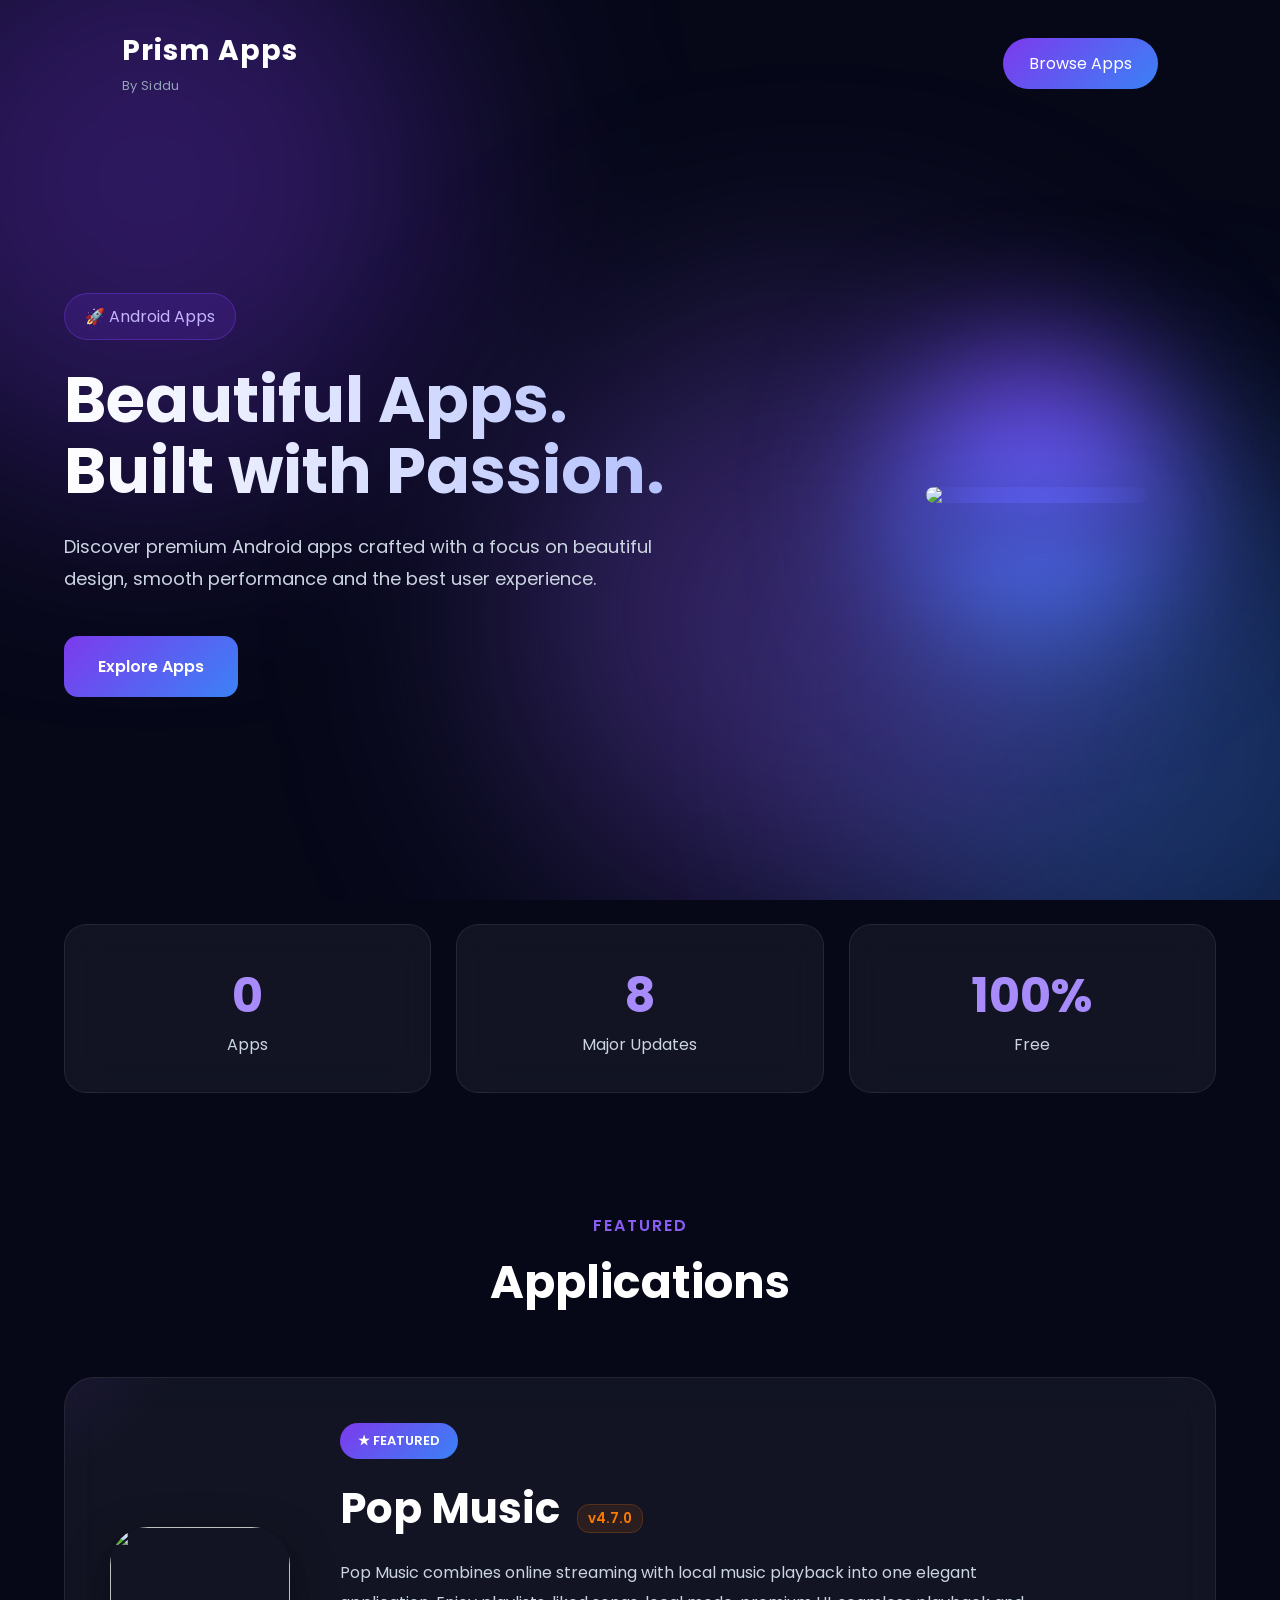
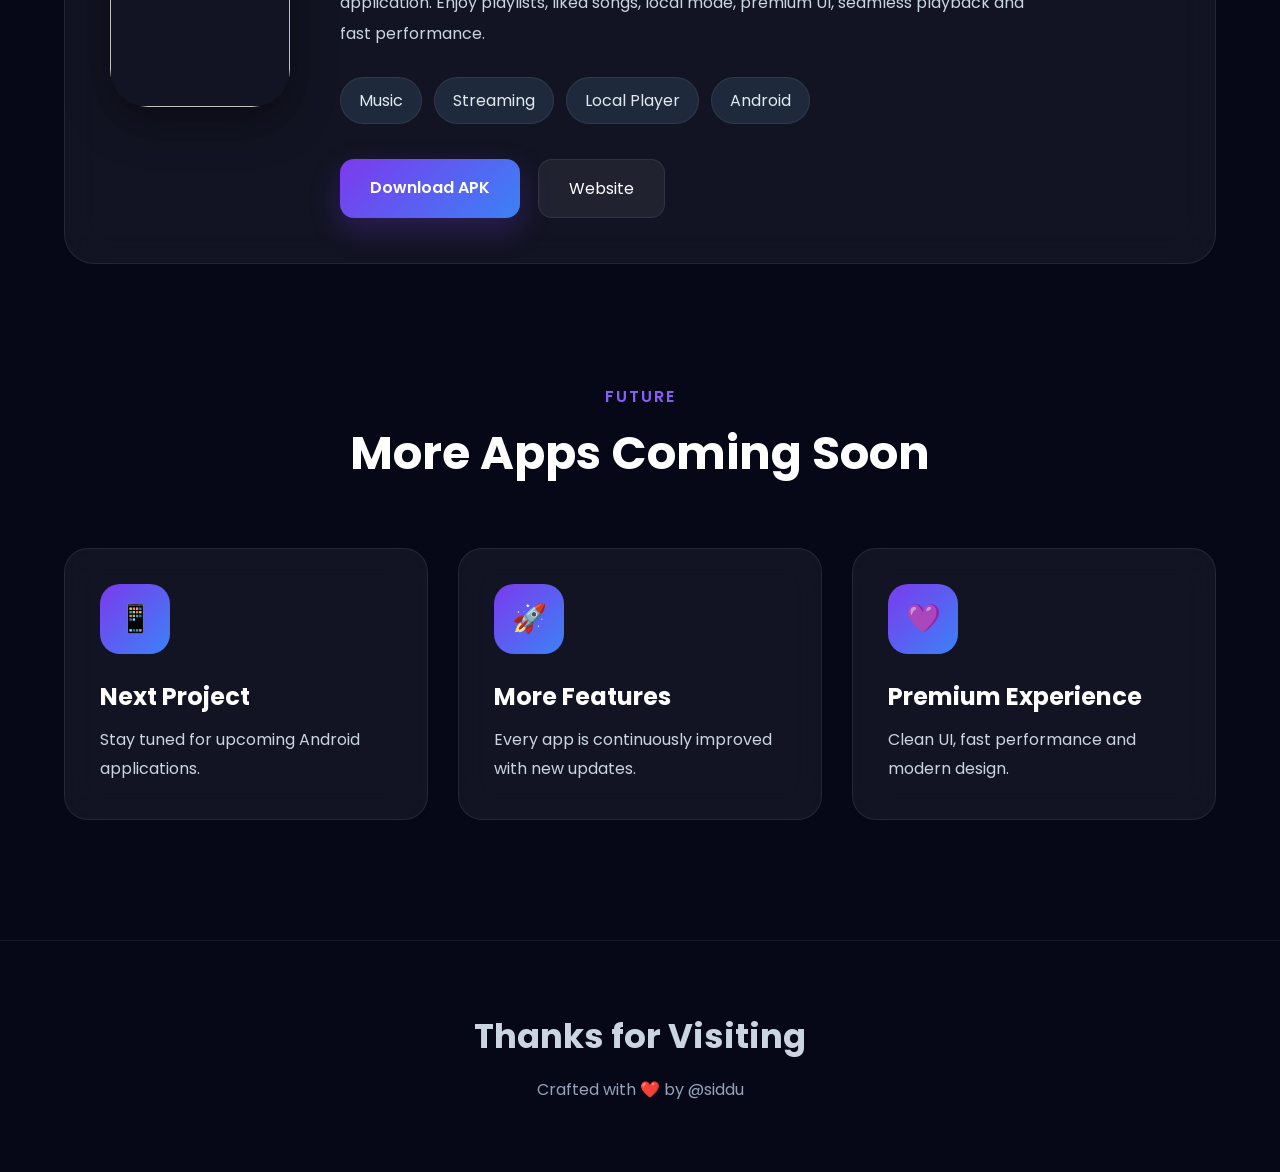
==== public/index.html @ e1aef4c7 "Update Pop Music APK to v4.7.0 (Build 61) - Download URL & metadata" ====
﻿<!DOCTYPE html>
<html lang="en">

<head>
    <meta charset="UTF-8">
    <meta name="viewport" content="width=device-width, initial-scale=1.0">

    <title>Prism Apps By Siddu</title>
    <link rel="icon" href="https://i.postimg.cc/bNs52scX/prism-apps.png">

    <link rel="preconnect" href="https://fonts.googleapis.com">
    <link rel="preconnect" href="https://fonts.gstatic.com" crossorigin>

    <link href="https://fonts.googleapis.com/css2?family=Poppins:wght@300;400;500;600;700;800&display=swap"
        rel="stylesheet">

    <link rel="stylesheet" href="style.css">


</head>

<body>

    <div class="aurora">
        <span></span>
        <span></span>
        <span></span>
    </div>

    <header>

        <nav>

            <div class="brand">
                <div class="logo">
                    Prism Apps
                </div>
                <div class="brand-credit">
                    By Siddu
                </div>
            </div>

            <a href="#apps" class="nav-btn">
                Browse Apps
            </a>

        </nav>

        <div class="hero">

            <div class="hero-text">

                <div class="badge">
                    🚀 Android Apps
                </div>

                <h1>
                    Beautiful Apps.<br>
                    Built with Passion.
                </h1>

                <p>
                    Discover premium Android apps crafted with a focus on beautiful design,
                    smooth performance and the best user experience.
                </p>

                <div class="hero-buttons">

                    <a href="#apps" class="primary-btn">
                        Explore Apps
                    </a>



                </div>

            </div>

            <div class="phone">

                <div class="phone-glow"></div>

                <img src="https://i.postimg.cc/bNs52scX/prism-apps.png">

            </div>

        </div>

    </header>

    <section class="stats">

        <div class="stat">

            <h2 id="appsCount">0</h2>

            <span>Apps</span>

        </div>

        <div class="stat">

            <h2 id="updateCount">0</h2>

            <span>Major Updates</span>

        </div>

        <div class="stat">

            <h2>100%</h2>

            <span>Free</span>

        </div>

    </section>

    <section class="apps" id="apps">

        <div class="section-title">

            <span>Featured</span>

            <h2>Applications</h2>

        </div>

        <div class="app-card">

            <div class="app-image">

                <img src="https://i.postimg.cc/TYT5nhV6/Icon-512.png">

            </div>

            <div class="app-info">

                <div class="featured">
                    ★ FEATURED
                </div>

                <h2>
                    Pop Music
                </h2>

                <p>

                    Pop Music combines online streaming with local music playback
                    into one elegant application.

                    Enjoy playlists, liked songs, local mode, premium UI,
                    seamless playback and fast performance.

                </p>

                <div class="chips">

                    <div class="chip">
                        Music
                    </div>

                    <div class="chip">
                        Streaming
                    </div>

                    <div class="chip">
                        Local Player
                    </div>

                    <div class="chip">
                        Android
                    </div>

                </div>

                <div class="buttons">

                    <a class="download" id="popMusicDownload" target="_blank" href="https://pub-3ccbcbc9a4c047eb8f027194eb5f2a3f.r2.dev/releases/Pop-Music-v4.7.0-61.apk">

                        Download APK

                    </a>

                    <a class="website" target="_blank" href="https://popmusic.vercel.app/">

                        Website

                    </a>

                </div>

            </div>

        </div>

    </section>

    <section class="coming">

        <div class="section-title">

            <span>Future</span>

            <h2>More Apps Coming Soon</h2>

        </div>

        <div class="coming-grid">

            <div class="coming-card">

                <div class="icon">
                    📱
                </div>

                <h3>
                    Next Project
                </h3>

                <p>

                    Stay tuned for upcoming Android applications.

                </p>

            </div>

            <div class="coming-card">

                <div class="icon">
                    🚀
                </div>

                <h3>
                    More Features
                </h3>

                <p>

                    Every app is continuously improved with new updates.

                </p>

            </div>

            <div class="coming-card">

                <div class="icon">
                    💜
                </div>

                <h3>
                    Premium Experience
                </h3>

                <p>

                    Clean UI, fast performance and modern design.

                </p>

            </div>

        </div>

    </section>

    <footer>

        <h2>
            Thanks for Visiting
        </h2>

        <p>

            Crafted with ❤️ by @siddu

        </p>

    </footer>

    <script src="script.js"></script>

</body>

</html>
---- public/style.css ----
/* ===========================================
   MY APPS
   Premium Theme
   Part 1
=========================================== */

*{
    margin:0;
    padding:0;
    box-sizing:border-box;
}

html{
    scroll-behavior:smooth;
}

body{
    font-family:'Poppins',sans-serif;
    background:#060818;
    color:#fff;
    overflow-x:hidden;
    position:relative;
}

/* =======================
   Animated Aurora
======================= */

.aurora{
    position:fixed;
    inset:0;
    z-index:-2;
    overflow:hidden;
}

.aurora span{
    position:absolute;
    width:600px;
    height:600px;
    border-radius:50%;
    filter:blur(120px);
    animation:float 18s infinite alternate ease-in-out;
}

.aurora span:nth-child(1){
    background:#7C3AED55;
    left:-150px;
    top:-120px;
}

.aurora span:nth-child(2){
    background:#3B82F655;
    right:-180px;
    bottom:-150px;
    animation-duration:20s;
}

.aurora span:nth-child(3){
    background:#8B5CF655;
    left:40%;
    top:35%;
    animation-duration:24s;
}

@keyframes float{

    from{
        transform:translate(0,0) scale(1);
    }

    to{
        transform:translate(80px,-60px) scale(1.3);
    }

}

/* =======================
   NAVBAR
======================= */

nav{

    width:90%;
    max-width:1300px;

    margin:auto;

    display:flex;

    justify-content:space-between;

    align-items:center;

    padding:30px 0;

}

.brand{

    display:flex;

    flex-direction:column;

    align-items:flex-start;

}

.logo{

    font-size:28px;

    font-weight:700;

    letter-spacing:1px;

}

.brand-credit{

    font-size:13px;

    color:#94A3B8;

    margin-top:4px;

    letter-spacing:.4px;

}

.nav-btn{

    text-decoration:none;

    color:white;

    padding:13px 26px;

    border-radius:50px;

    background:linear-gradient(135deg,#7C3AED,#3B82F6);

    transition:.3s;

}

.nav-btn:hover{

    transform:translateY(-3px);

    box-shadow:0 10px 25px rgba(124,58,237,.45);

}

/* =======================
   HERO
======================= */

header{

    width:90%;

    max-width:1300px;

    margin:auto;

}

.hero{

    display:flex;

    justify-content:space-between;

    align-items:center;

    gap:60px;

    min-height:82vh;

}

.hero-text{

    flex:1;

}

.badge{

    display:inline-block;

    padding:10px 20px;

    border-radius:40px;

    background:rgba(124,58,237,.15);

    border:1px solid rgba(124,58,237,.4);

    color:#C4B5FD;

    margin-bottom:25px;

}

.hero h1{

    font-size:64px;

    line-height:1.1;

    margin-bottom:25px;

    background:linear-gradient(90deg,#ffffff,#a5b4fc);

    -webkit-background-clip:text;

    -webkit-text-fill-color:transparent;

}

.hero p{

    color:#CBD5E1;

    line-height:1.8;

    font-size:18px;

    max-width:600px;

}

.hero-buttons{

    display:flex;

    gap:20px;

    margin-top:40px;

}

.primary-btn{

    text-decoration:none;

    color:white;

    padding:18px 34px;

    border-radius:14px;

    background:linear-gradient(135deg,#7C3AED,#3B82F6);

    transition:.3s;

    font-weight:600;

}

.primary-btn:hover{

    transform:translateY(-4px);

    box-shadow:0 15px 35px rgba(124,58,237,.45);

}

.secondary-btn{

    text-decoration:none;

    color:white;

    padding:18px 34px;

    border-radius:14px;

    border:1px solid rgba(255,255,255,.12);

    background:rgba(255,255,255,.05);

    backdrop-filter:blur(20px);

    transition:.3s;

}

.secondary-btn:hover{

    background:rgba(255,255,255,.08);

}

/* =======================
   PHONE
======================= */

.phone{

    width:360px;

    height:360px;

    position:relative;

    display:flex;

    justify-content:center;

    align-items:center;

}

.phone-glow{

    position:absolute;

    width:280px;

    height:280px;

    background:linear-gradient(#7C3AED,#3B82F6);

    border-radius:50%;

    filter:blur(70px);

    animation:pulse 5s infinite;

}

.phone img{

    width:220px;

    border-radius:55px;

    position:relative;

    z-index:2;

    box-shadow:0 25px 60px rgba(0,0,0,.5);

}

@keyframes pulse{

    0%{
        transform:scale(.9);
    }

    50%{
        transform:scale(1.1);
    }

    100%{
        transform:scale(.9);
    }

}

/* =======================
   STATS
======================= */

.stats{

    width:90%;

    max-width:1300px;

    margin:60px auto;

    display:grid;

    grid-template-columns:repeat(auto-fit,minmax(220px,1fr));

    gap:25px;

}

.stat{

    background:rgba(255,255,255,.05);

    backdrop-filter:blur(18px);

    border:1px solid rgba(255,255,255,.08);

    border-radius:22px;

    padding:35px;

    text-align:center;

}

.stat h2{

    font-size:48px;

    color:#A78BFA;

}

.stat span{

    color:#CBD5E1;

}

/* =======================
   SECTION TITLE
======================= */

.section-title{

    text-align:center;

    margin-bottom:60px;

}

.section-title span{

    color:#8B5CF6;

    font-weight:600;

    letter-spacing:2px;

    text-transform:uppercase;

}

.section-title h2{

    margin-top:10px;

    font-size:46px;

}


/* ===========================================
   MY APPS
   Premium Theme
   Part 2
=========================================== */

/* =======================
   APPS SECTION
======================= */

.apps{
    width:90%;
    max-width:1300px;
    margin:120px auto;
}

.app-card{

    display:flex;
    align-items:center;
    gap:50px;

    background:rgba(255,255,255,.05);
    backdrop-filter:blur(20px);

    border:1px solid rgba(255,255,255,.08);

    border-radius:30px;

    padding:45px;

    transition:.4s ease;

    overflow:hidden;
    position:relative;
}

.app-card::before{

    content:"";

    position:absolute;

    top:-50%;
    left:-20%;

    width:350px;
    height:350px;

    background:radial-gradient(circle,#7C3AED22,transparent 70%);

    pointer-events:none;

}

.app-card:hover{

    transform:translateY(-8px);

    border-color:rgba(124,58,237,.35);

    box-shadow:
    0 25px 70px rgba(124,58,237,.18);

}

.app-image{

    flex-shrink:0;

}

.app-image img{

    width:180px;
    height:180px;

    border-radius:38px;

    object-fit:cover;

    box-shadow:
    0 15px 45px rgba(0,0,0,.45);

}

.app-info{

    flex:1;

}

.featured{

    display:inline-block;

    padding:8px 18px;

    border-radius:30px;

    background:linear-gradient(135deg,#7C3AED,#3B82F6);

    font-size:13px;

    font-weight:600;

    margin-bottom:18px;

}

.app-info h2{

    font-size:42px;

    margin-bottom:18px;

}

.app-info p{

    color:#CBD5E1;

    line-height:1.9;

    font-size:16px;

    max-width:700px;

}

/* =======================
   CHIPS
======================= */

.chips{

    display:flex;

    flex-wrap:wrap;

    gap:12px;

    margin-top:28px;

}

.chip{

    padding:10px 18px;

    border-radius:999px;

    background:#1E293B;

    color:#E2E8F0;

    border:1px solid rgba(255,255,255,.08);

    transition:.3s;

}

.chip:hover{

    background:#7C3AED;

    transform:translateY(-2px);

}

/* =======================
   BUTTONS
======================= */

.buttons{

    display:flex;

    flex-wrap:wrap;

    gap:18px;

    margin-top:35px;

}

.download{

    text-decoration:none;

    color:white;

    padding:16px 30px;

    border-radius:14px;

    background:linear-gradient(135deg,#7C3AED,#3B82F6);

    font-weight:600;

    transition:.3s;

    box-shadow:
    0 12px 30px rgba(124,58,237,.25);

}

.download:hover{

    transform:translateY(-3px);

    box-shadow:
    0 18px 40px rgba(124,58,237,.4);

}

.website{

    text-decoration:none;

    color:white;

    padding:16px 30px;

    border-radius:14px;

    background:rgba(255,255,255,.06);

    border:1px solid rgba(255,255,255,.08);

    transition:.3s;

}

.website:hover{

    background:rgba(255,255,255,.10);

}

/* =======================
   COMING SOON
======================= */

.coming{

    width:90%;

    max-width:1300px;

    margin:120px auto;

}

.coming-grid{

    display:grid;

    grid-template-columns:repeat(auto-fit,minmax(260px,1fr));

    gap:30px;

}

.coming-card{

    background:rgba(255,255,255,.05);

    backdrop-filter:blur(18px);

    border:1px solid rgba(255,255,255,.08);

    border-radius:24px;

    padding:35px;

    transition:.35s;

}

.coming-card:hover{

    transform:translateY(-6px);

    border-color:#7C3AED55;

    box-shadow:
    0 20px 45px rgba(124,58,237,.15);

}

.icon{

    width:70px;

    height:70px;

    display:flex;

    justify-content:center;

    align-items:center;

    border-radius:20px;

    background:linear-gradient(135deg,#7C3AED,#3B82F6);

    font-size:28px;

    margin-bottom:25px;

}

.coming-card h3{

    font-size:24px;

    margin-bottom:12px;

}

.coming-card p{

    color:#CBD5E1;

    line-height:1.8;

}

/* =======================
   FOOTER
======================= */

footer{

    margin-top:120px;

    padding:70px 20px;

    text-align:center;

    border-top:1px solid rgba(255,255,255,.08);

    color:#CBD5E1;

}

footer h2{

    font-size:34px;

    margin-bottom:15px;

}

footer p{

    color:#94A3B8;

}

/* =======================
   SCROLLBAR
======================= */

::-webkit-scrollbar{

    width:10px;

}

::-webkit-scrollbar-track{

    background:#060818;

}

::-webkit-scrollbar-thumb{

    background:linear-gradient(#7C3AED,#3B82F6);

    border-radius:20px;

}

/* =======================
   RESPONSIVE
======================= */

@media(max-width:1100px){

.hero{

    flex-direction:column-reverse;

    text-align:center;

    padding-top:40px;

}

.hero p{

    margin:auto;

}

.hero-buttons{

    justify-content:center;

}

.app-card{

    flex-direction:column;

    text-align:center;

}

.buttons{

    justify-content:center;

}

.chips{

    justify-content:center;

}

}

@media(max-width:768px){

.hero h1{

    font-size:42px;

}

.section-title h2{

    font-size:34px;

}

.app-info h2{

    font-size:34px;

}

.phone{

    width:280px;
    height:280px;

}

.phone img{

    width:170px;

}

nav{

    flex-direction:column;

    gap:20px;

}

.hero-buttons{

    flex-direction:column;

}

.primary-btn,
.secondary-btn{

    width:100%;

    text-align:center;

}

.download,
.website{

    width:100%;

    text-align:center;

}

}

/* Scroll Reveal */

.hidden{
    opacity:0;
    transform:translateY(40px);
    transition:all .8s ease;
}

.show{
    opacity:1;
    transform:translateY(0);
}

/* Ripple Effect */

.primary-btn,
.secondary-btn,
.download,
.website{

    position:relative;
    overflow:hidden;

}

.ripple{

    position:absolute;

    border-radius:50%;

    transform:scale(0);

    background:rgba(255,255,255,.35);

    animation:ripple .6s linear;

    pointer-events:none;

}

@keyframes ripple{

    to{

        transform:scale(4);

        opacity:0;

    }

}

/* Smooth transition */

nav{
    transition:.35s;
}

.app-card,
.coming-card,
.stat{
    transition:all .35s ease;
}

/* ==========================================
   MOBILE FIRST IMPROVEMENTS
========================================== */

@media (max-width: 900px){

nav{

    width:94%;
    padding:18px 0;

}

.hero{

    flex-direction:column-reverse;
    justify-content:center;
    text-align:center;
    gap:40px;
    min-height:auto;
    padding:40px 0 70px;

}

.hero-text{

    width:100%;

}

.hero h1{

    font-size:42px;
    line-height:1.15;

}

.hero p{

    font-size:16px;
    max-width:100%;
    margin:auto;

}

.hero-buttons{

    justify-content:center;
    flex-wrap:wrap;

}

.phone{

    width:260px;
    height:260px;

}

.phone img{

    width:165px;

}

.stats{

    grid-template-columns:1fr;
    gap:18px;

}

.app-card{

    flex-direction:column;
    text-align:center;
    padding:28px;

}

.app-image img{

    width:150px;
    height:150px;

}

.app-info h2{

    font-size:32px;

}

.app-info p{

    font-size:15px;

}

.chips{

    justify-content:center;

}

.buttons{

    justify-content:center;
    flex-wrap:wrap;

}

.coming-grid{

    grid-template-columns:1fr;

}

footer h2{

    font-size:28px;

}

}

/* ==========================================
   SMALL PHONES
========================================== */

@media (max-width:600px){

body{

    overflow-x:hidden;

}

nav{

    flex-direction:row;
    justify-content:space-between;

}

.logo{

    font-size:22px;

}

.nav-btn{

    display:none;

}

.hero{

    padding-top:20px;

}

.badge{

    font-size:13px;

}

.hero h1{

    font-size:34px;

}

.hero p{

    font-size:15px;

}

.phone{

    width:220px;
    height:220px;

}

.phone img{

    width:140px;
    border-radius:32px;

}

.phone-glow{

    width:180px;
    height:180px;

}

.primary-btn,
.secondary-btn,
.download,
.website{

    width:100%;
    justify-content:center;
    display:flex;

}

.buttons{

    flex-direction:column;

}

.section-title h2{

    font-size:30px;

}

.app-card{

    border-radius:22px;
    padding:22px;

}

.app-info h2{

    font-size:28px;

}

.featured{

    font-size:12px;

}

.chip{

    font-size:13px;
    padding:8px 14px;

}

.stat{

    padding:24px;

}

.stat h2{

    font-size:34px;

}

.coming-card{

    padding:24px;

}

.icon{

    width:60px;
    height:60px;
    font-size:24px;

}

footer{

    padding:50px 20px;

}

}

/* ==========================================
   EXTRA SMALL DEVICES
========================================== */

@media (max-width:380px){

.hero h1{

    font-size:30px;

}

.hero p{

    font-size:14px;

}

.phone{

    width:190px;
    height:190px;

}

.phone img{

    width:120px;

}

.app-info h2{

    font-size:24px;

}

}
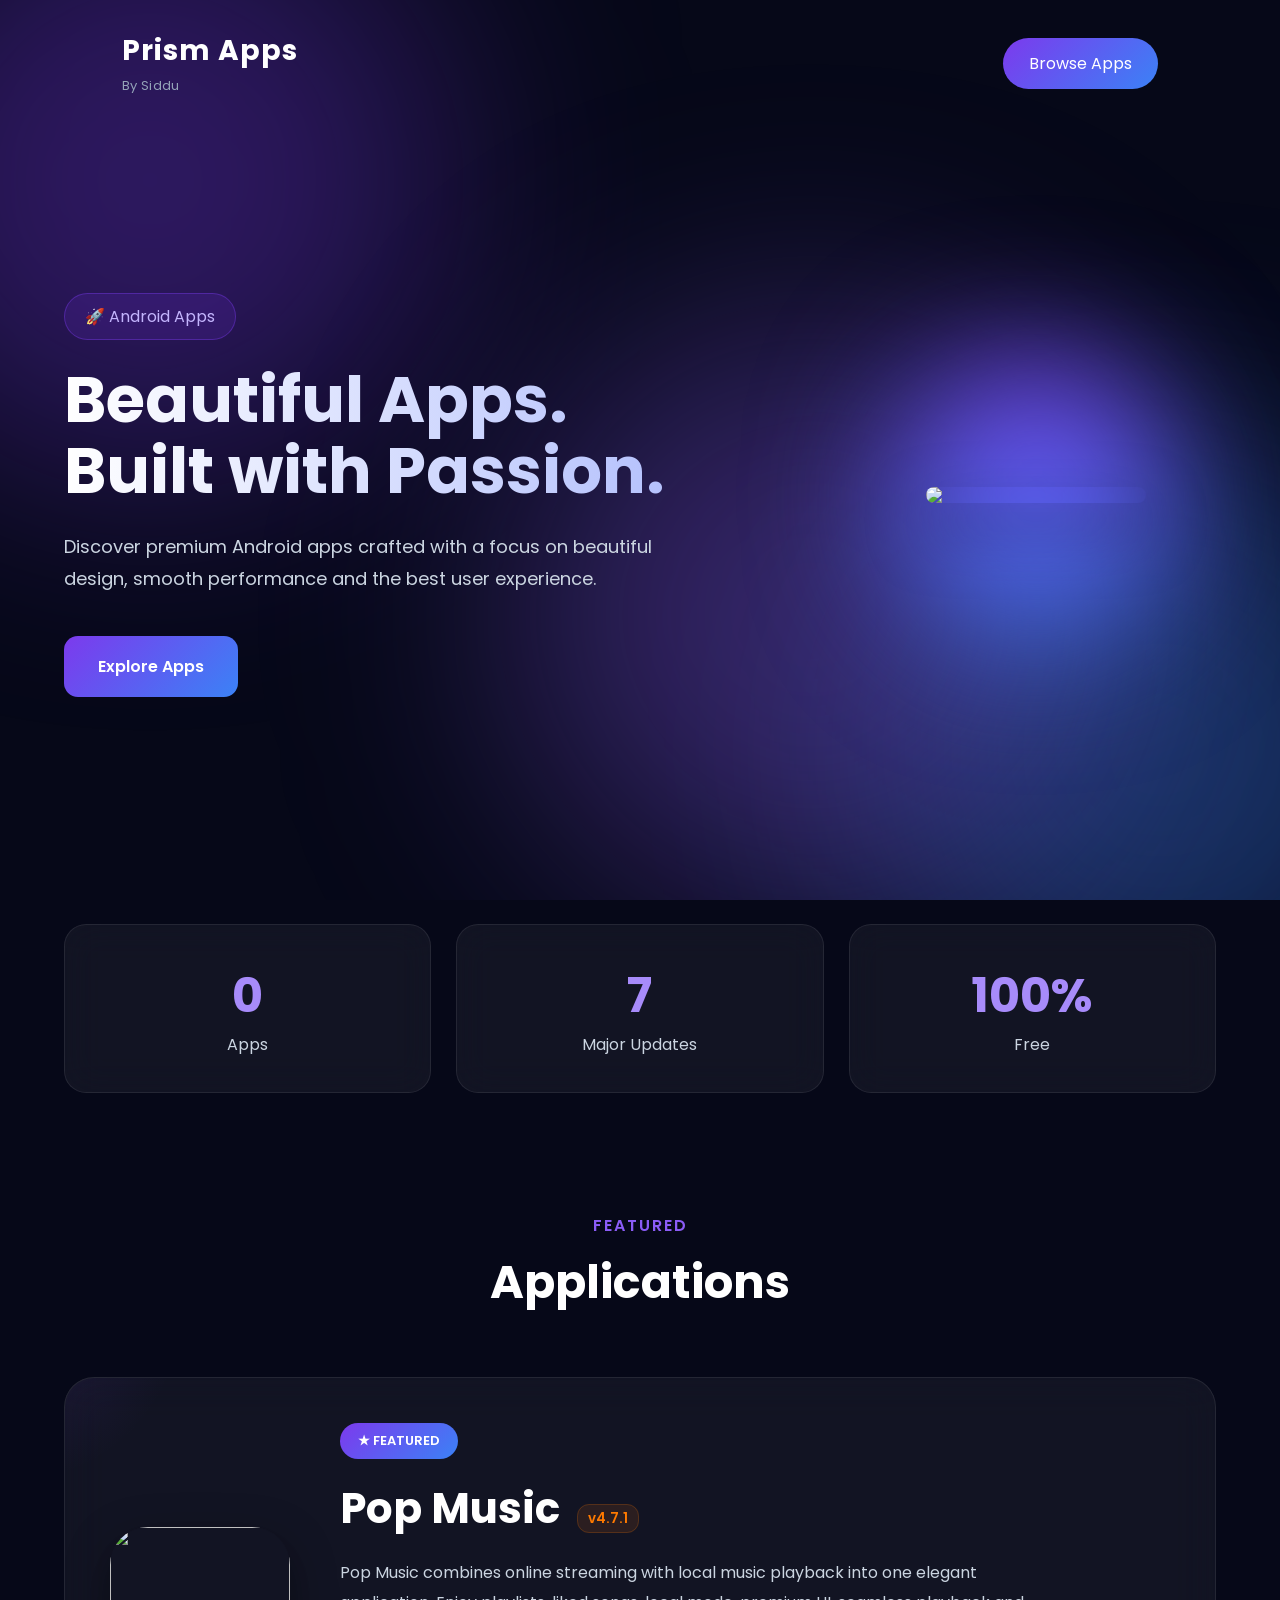
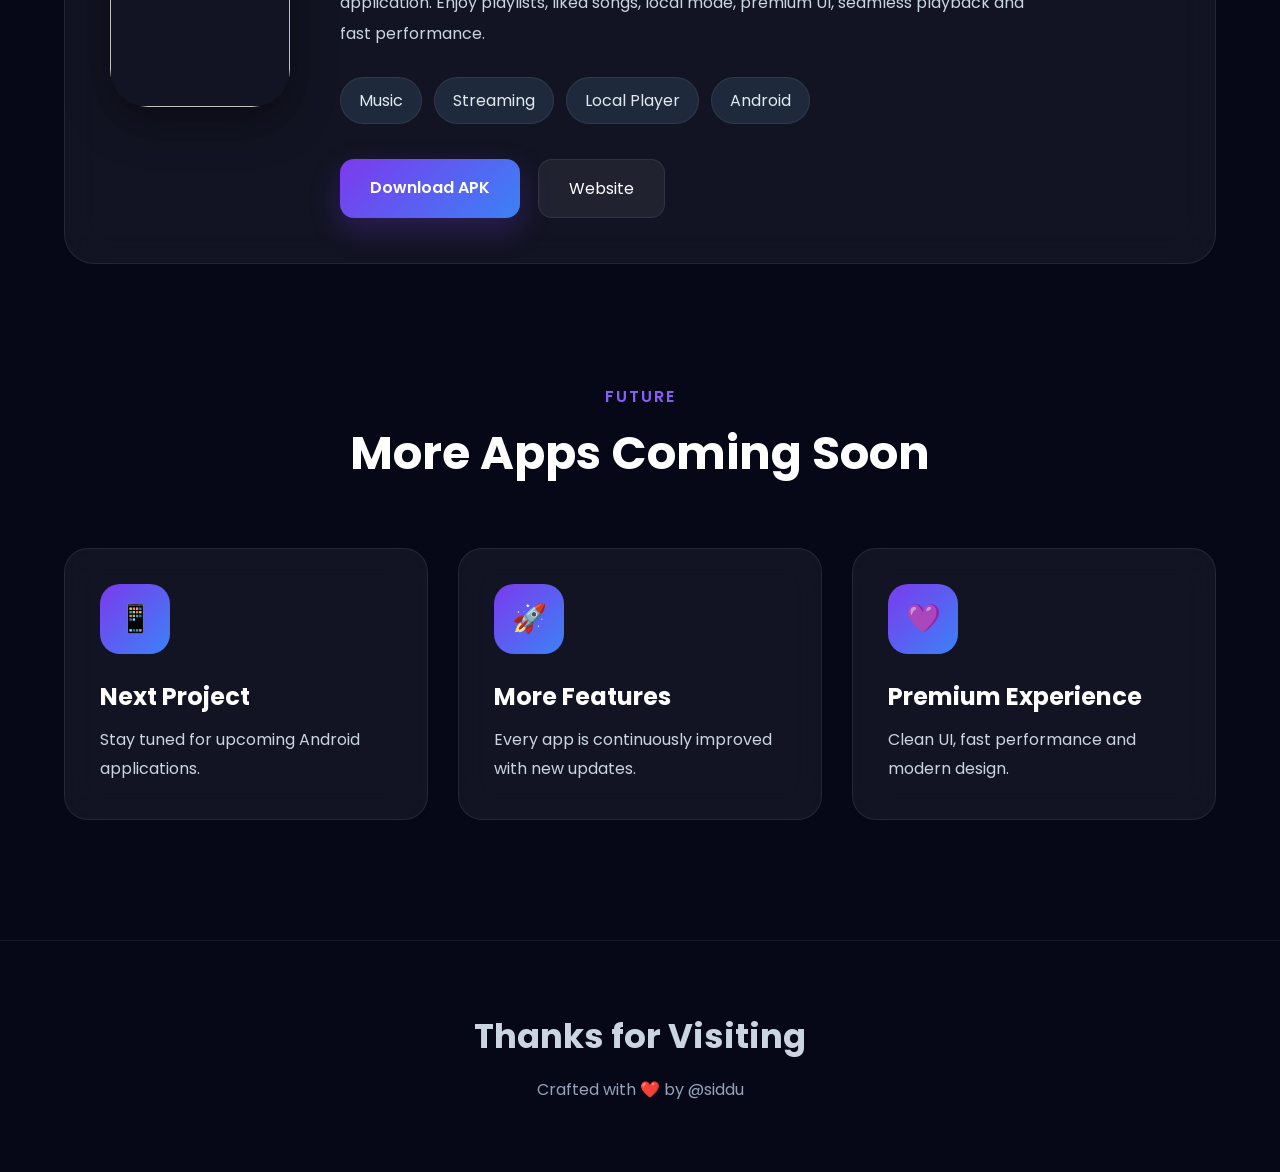
==== commit 3a880d1e: "Update Pop Music APK to v4.7.1 (Build 62) - Download URL & metadata" ====
--- a/public/index.html
+++ b/public/index.html
@@ -176,7 +176,7 @@
 
                 <div class="buttons">
 
-                    <a class="download" id="popMusicDownload" target="_blank" href="https://pub-3ccbcbc9a4c047eb8f027194eb5f2a3f.r2.dev/releases/Pop-Music-v4.7.0-61.apk">
+                    <a class="download" id="popMusicDownload" target="_blank" href="https://pub-3ccbcbc9a4c047eb8f027194eb5f2a3f.r2.dev/releases/Pop-Music-v4.7.1-62.apk">
 
                         Download APK
 
@@ -288,3 +288,4 @@
 
 
 
+
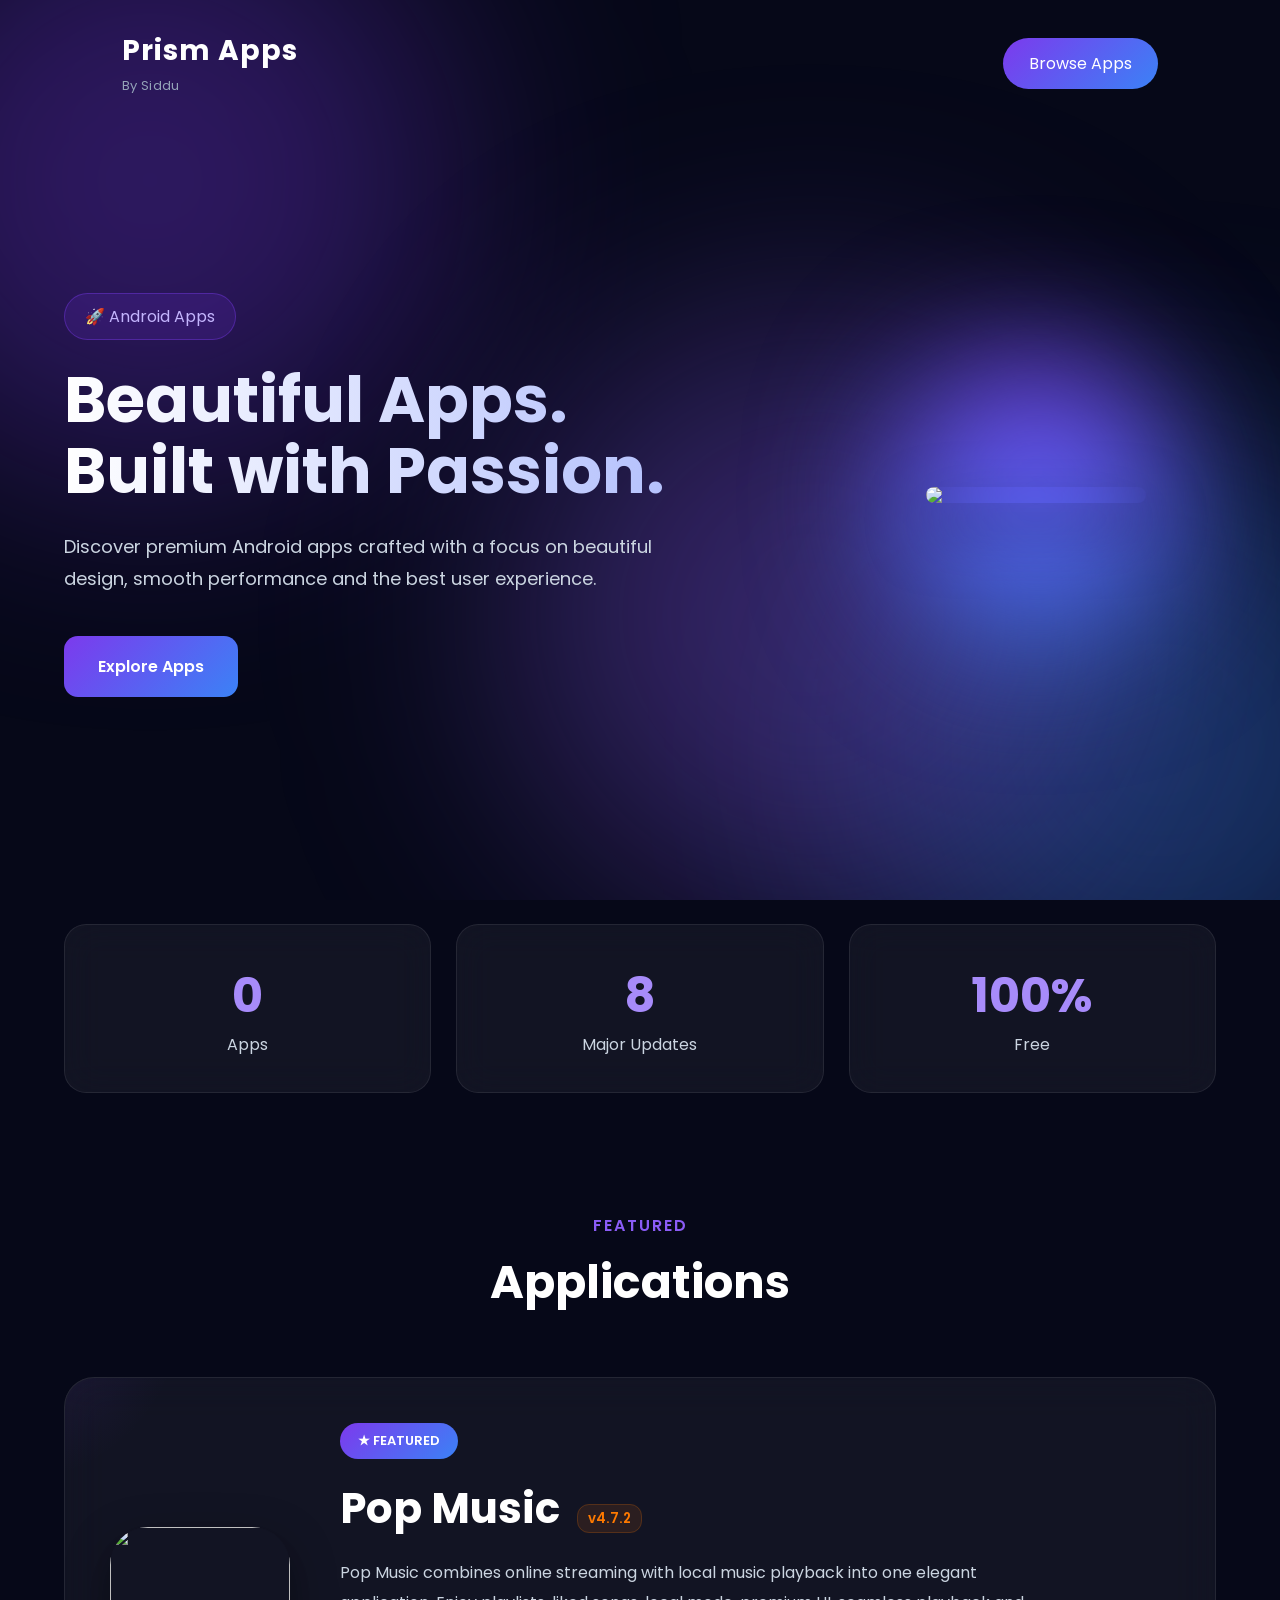
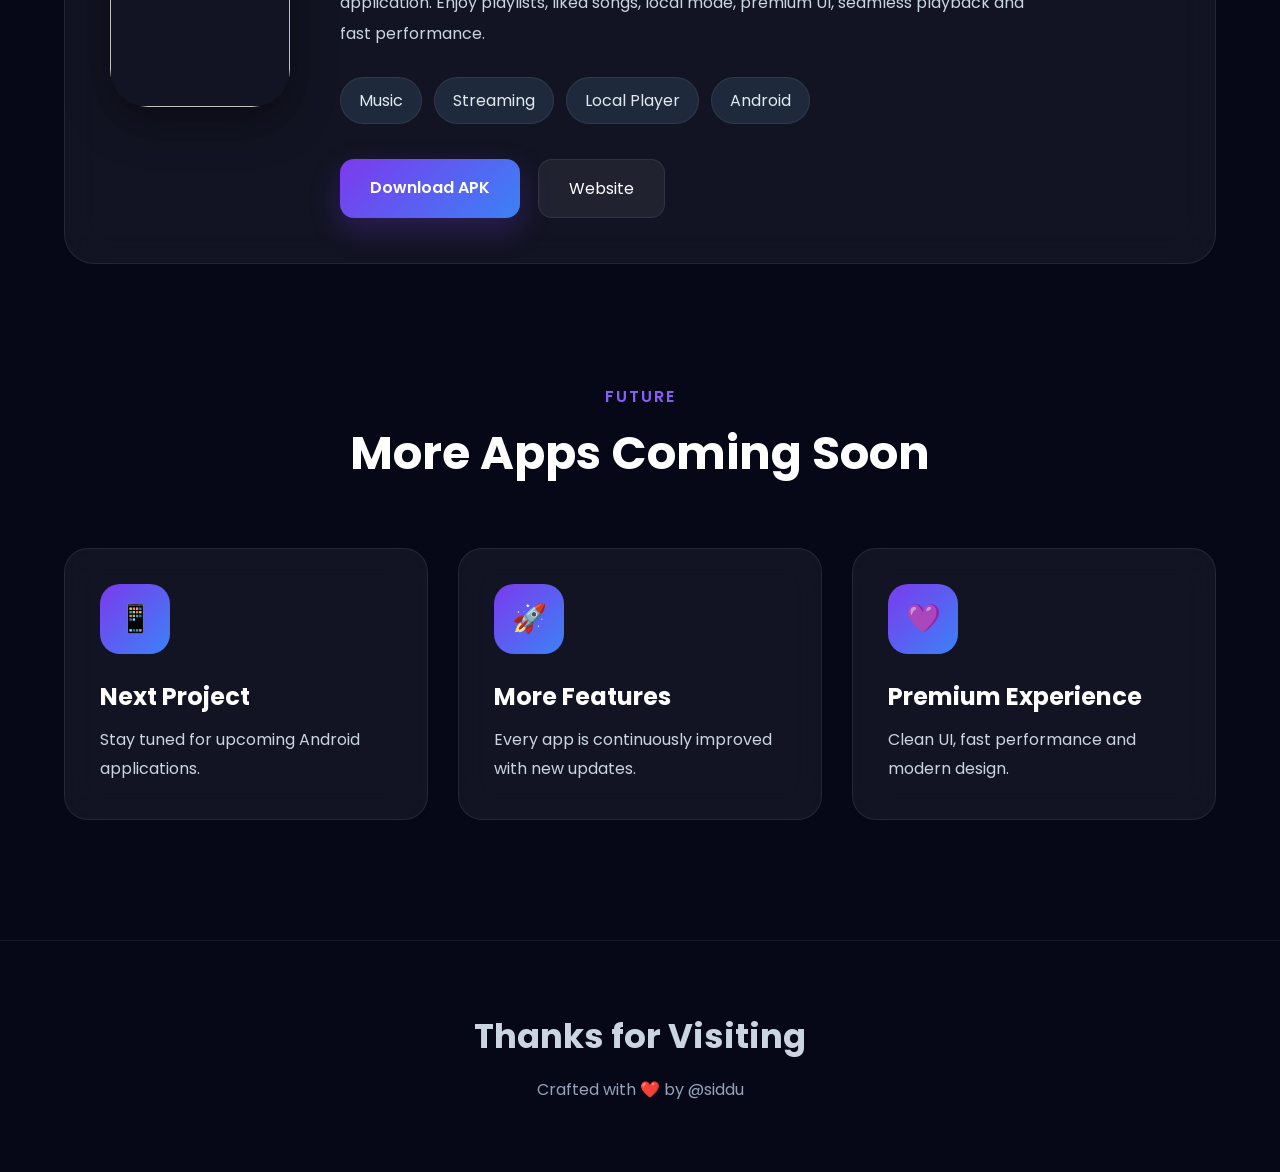
==== commit 71a383ff: "Update Pop Music APK to v4.7.2 (Build 63) - Download URL & metadata" ====
--- a/public/index.html
+++ b/public/index.html
@@ -176,7 +176,7 @@
 
                 <div class="buttons">
 
-                    <a class="download" id="popMusicDownload" target="_blank" href="https://pub-3ccbcbc9a4c047eb8f027194eb5f2a3f.r2.dev/releases/Pop-Music-v4.7.1-62.apk">
+                    <a class="download" id="popMusicDownload" target="_blank" href="https://pub-3ccbcbc9a4c047eb8f027194eb5f2a3f.r2.dev/releases/Pop-Music-v4.7.2-63.apk">
 
                         Download APK
 
@@ -289,3 +289,4 @@
 
 
 
+
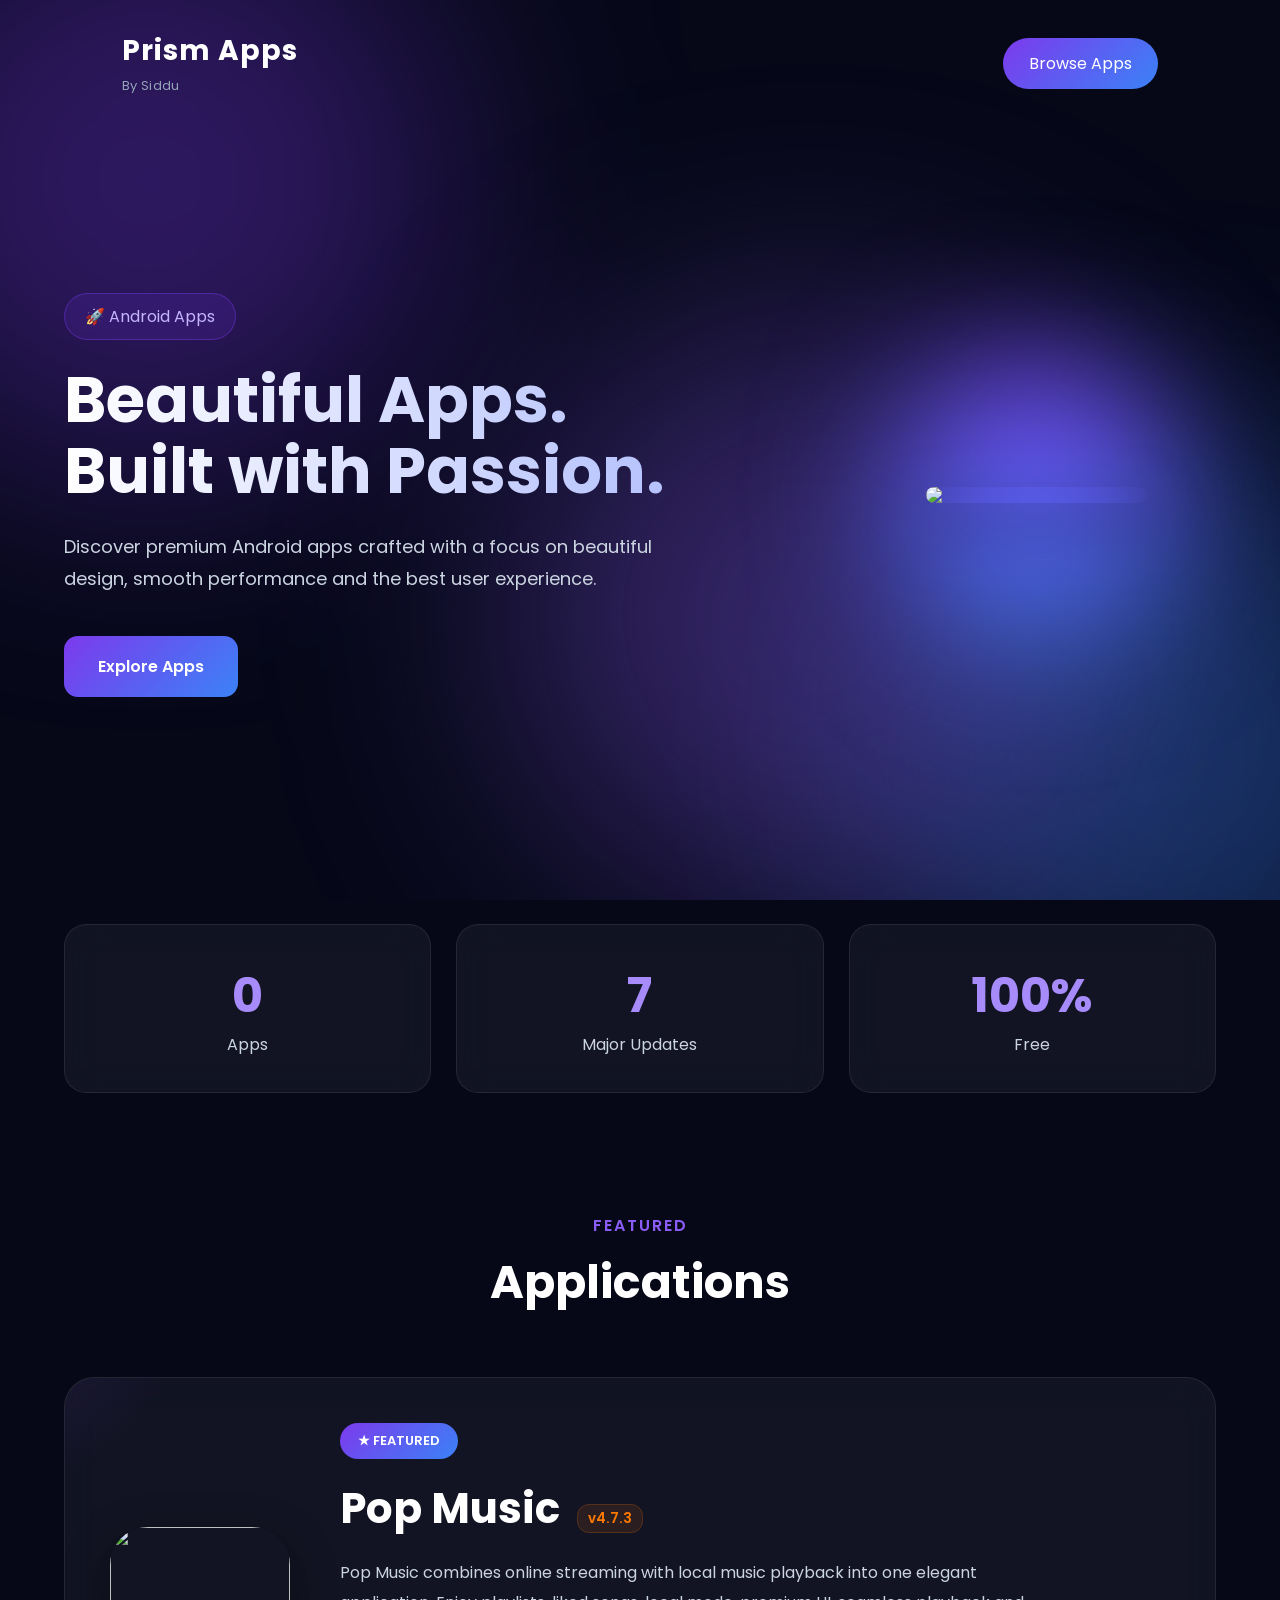
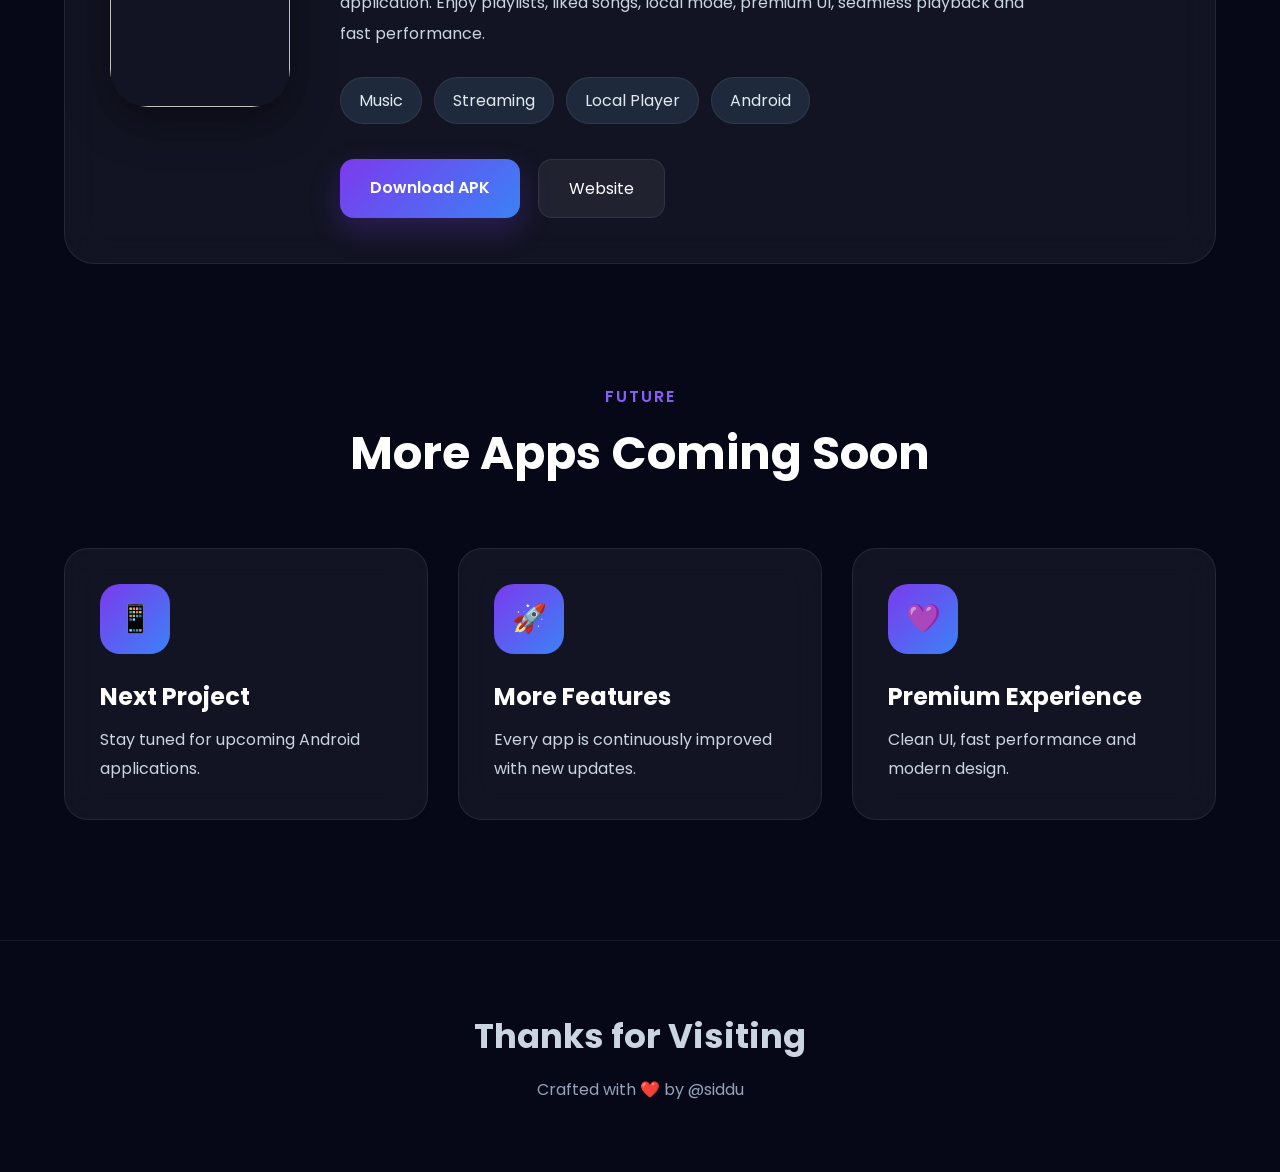
==== commit fd46f5e4: "Update Pop Music APK to v4.7.3 (Build 64) - Download URL & metadata" ====
--- a/public/index.html
+++ b/public/index.html
@@ -176,7 +176,7 @@
 
                 <div class="buttons">
 
-                    <a class="download" id="popMusicDownload" target="_blank" href="https://pub-3ccbcbc9a4c047eb8f027194eb5f2a3f.r2.dev/releases/Pop-Music-v4.7.2-63.apk">
+                    <a class="download" id="popMusicDownload" target="_blank" href="https://pub-3ccbcbc9a4c047eb8f027194eb5f2a3f.r2.dev/releases/Pop-Music-v4.7.3-64.apk">
 
                         Download APK
 
@@ -290,3 +290,4 @@
 
 
 
+
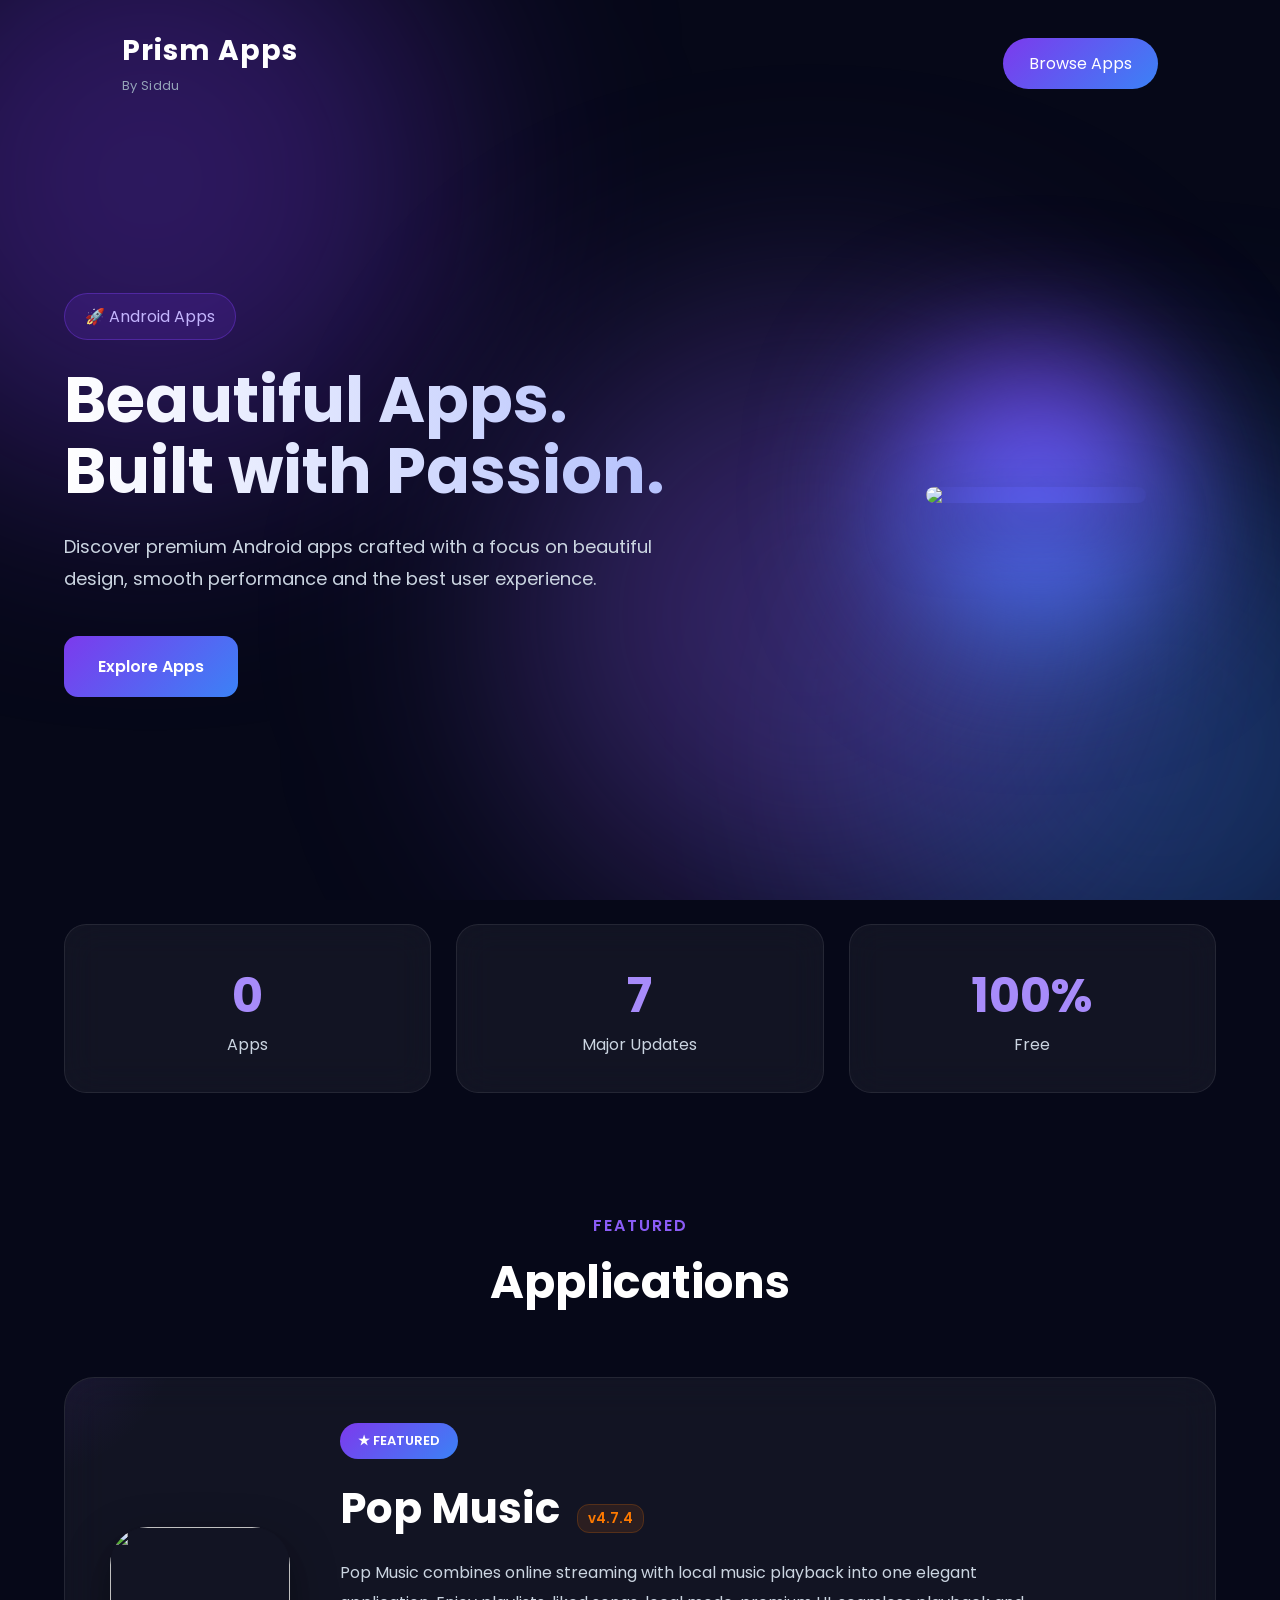
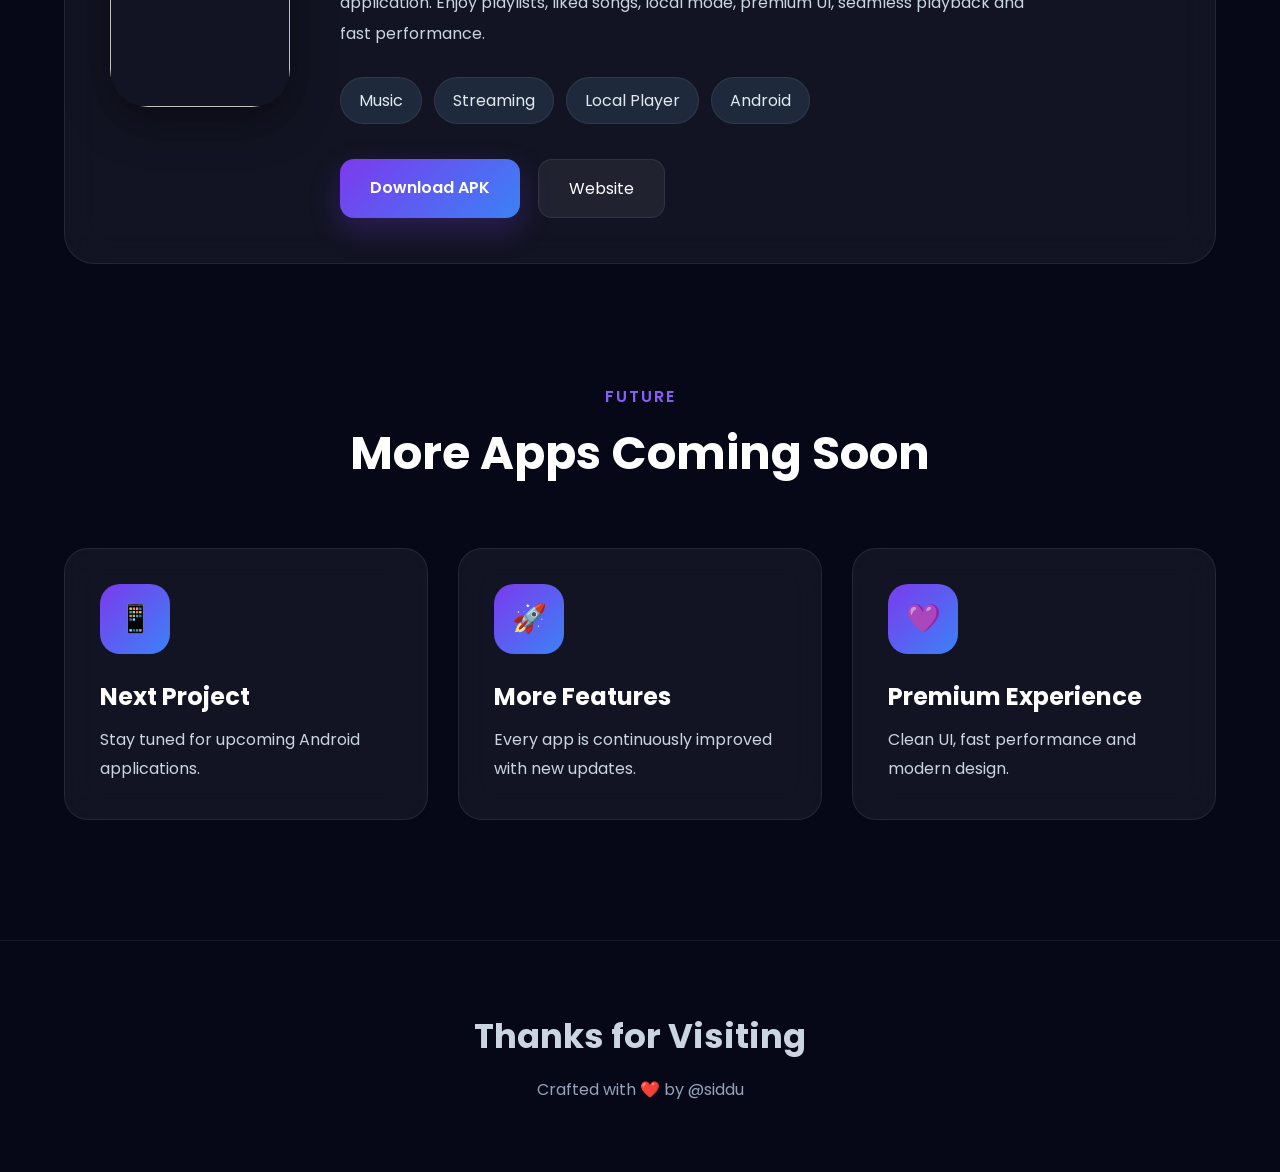
==== commit 9091a699: "Update Pop Music APK to v4.7.4 (Build 65) - Download URL & metadata" ====
--- a/public/index.html
+++ b/public/index.html
@@ -176,7 +176,7 @@
 
                 <div class="buttons">
 
-                    <a class="download" id="popMusicDownload" target="_blank" href="https://pub-3ccbcbc9a4c047eb8f027194eb5f2a3f.r2.dev/releases/Pop-Music-v4.7.3-64.apk">
+                    <a class="download" id="popMusicDownload" target="_blank" href="https://pub-3ccbcbc9a4c047eb8f027194eb5f2a3f.r2.dev/releases/Pop-Music-v4.7.4-65.apk">
 
                         Download APK
 
@@ -291,3 +291,4 @@
 
 
 
+
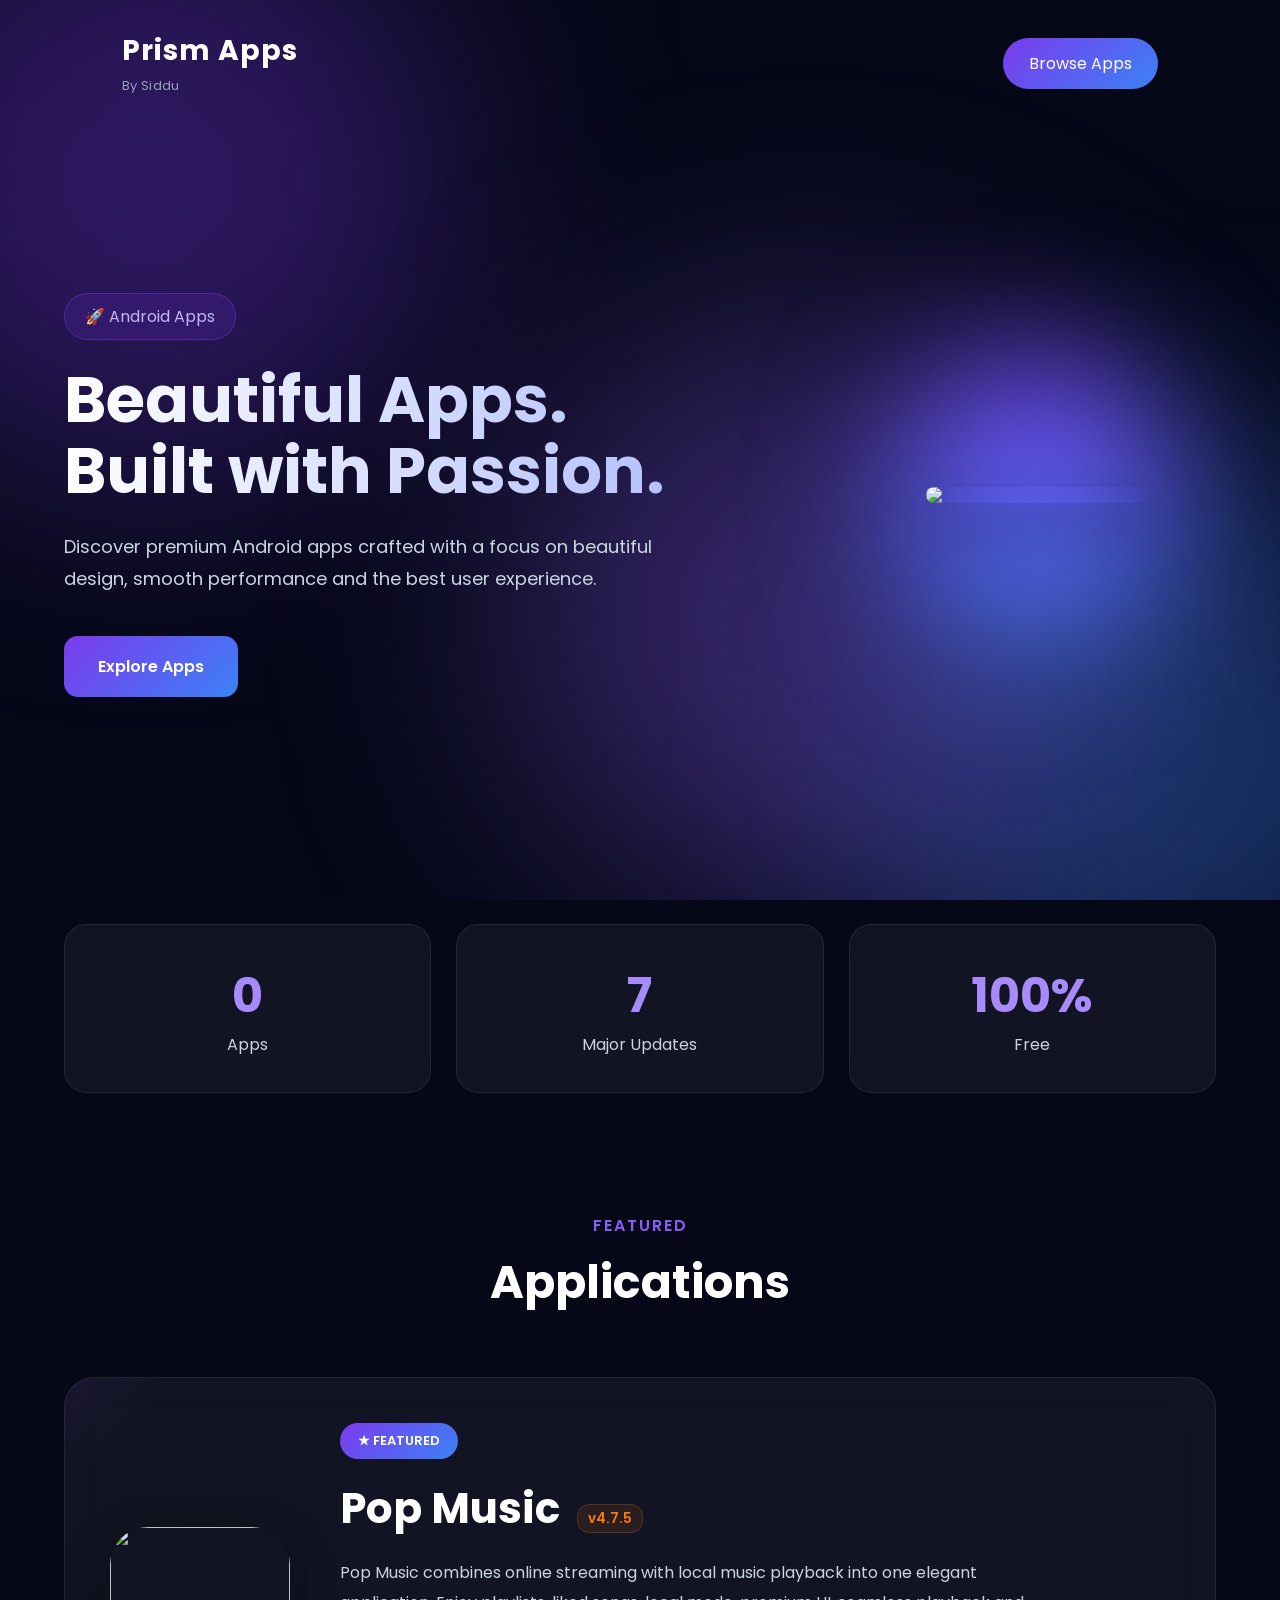
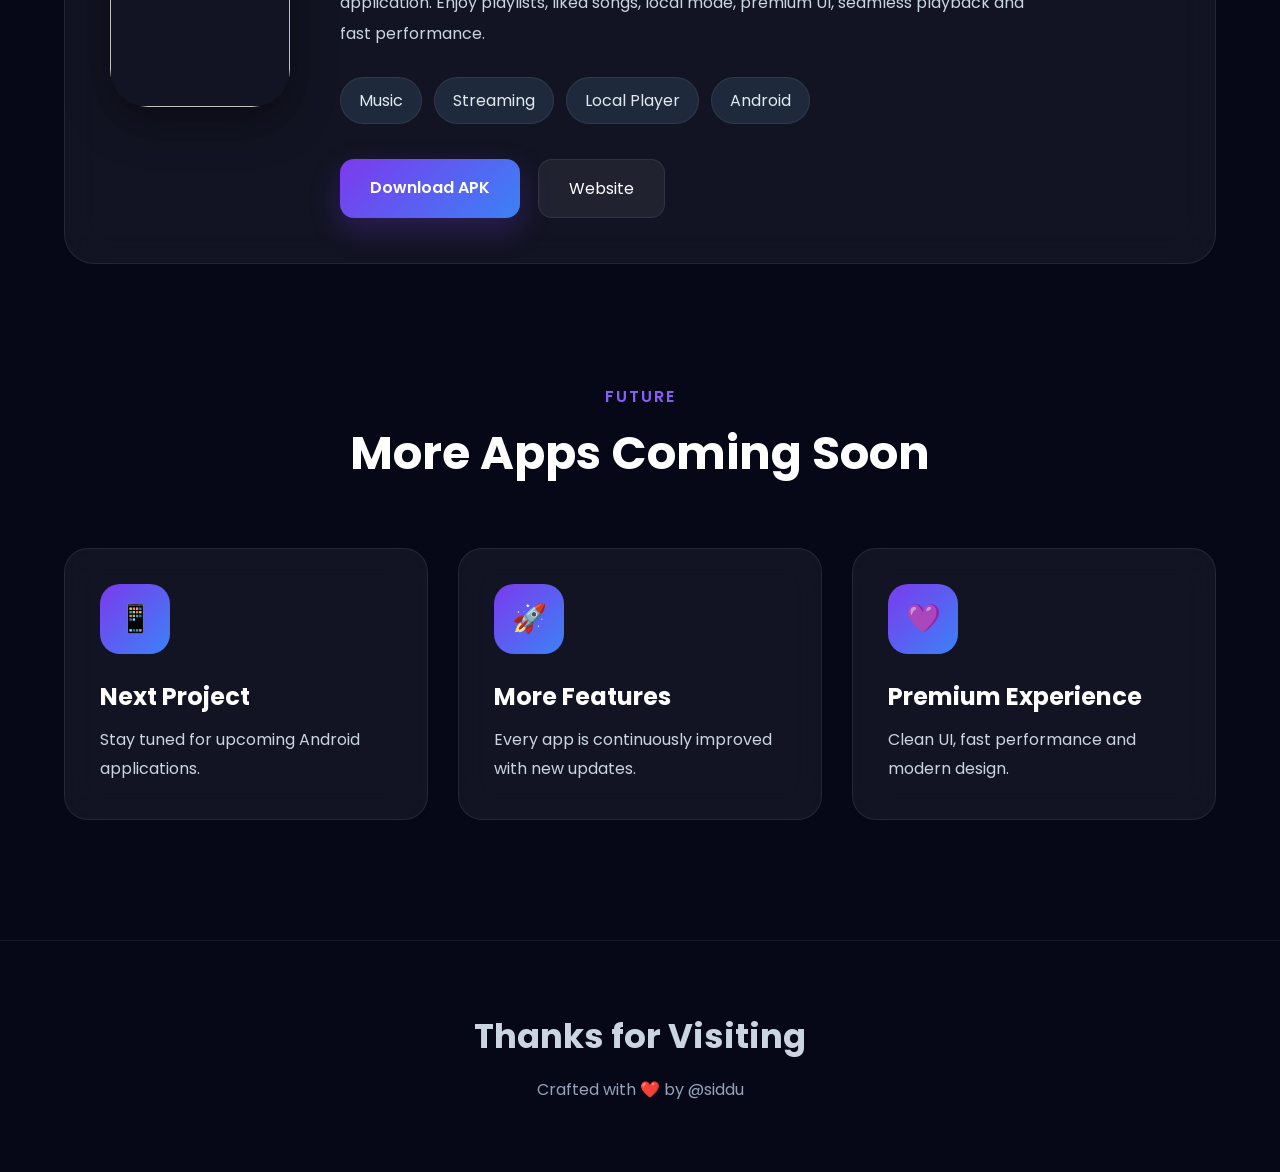
==== commit c467a203: "Update Pop Music APK to v4.7.5 (Build 66) - Download URL & metadata" ====
--- a/public/index.html
+++ b/public/index.html
@@ -176,7 +176,7 @@
 
                 <div class="buttons">
 
-                    <a class="download" id="popMusicDownload" target="_blank" href="https://pub-3ccbcbc9a4c047eb8f027194eb5f2a3f.r2.dev/releases/Pop-Music-v4.7.4-65.apk">
+                    <a class="download" id="popMusicDownload" target="_blank" href="https://pub-3ccbcbc9a4c047eb8f027194eb5f2a3f.r2.dev/releases/Pop-Music-v4.7.5-66.apk">
 
                         Download APK
 
@@ -292,3 +292,4 @@
 
 
 
+
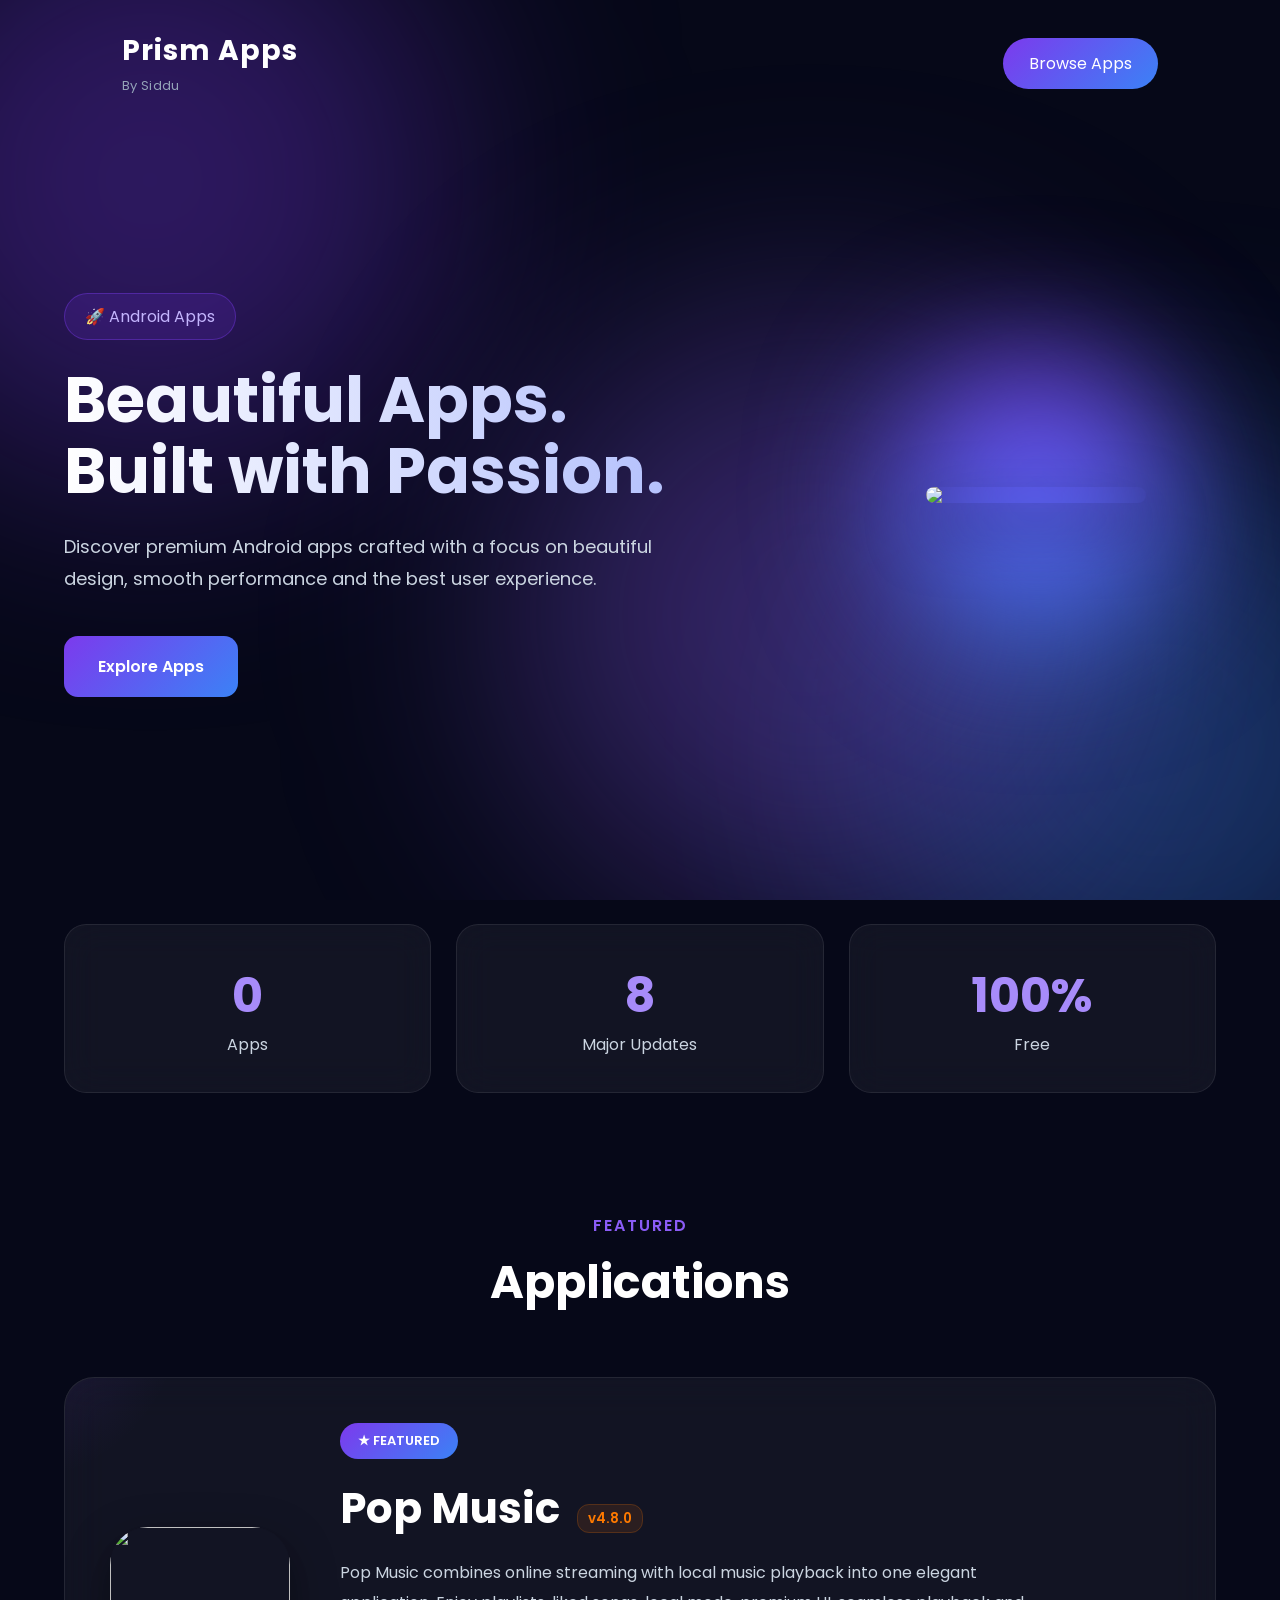
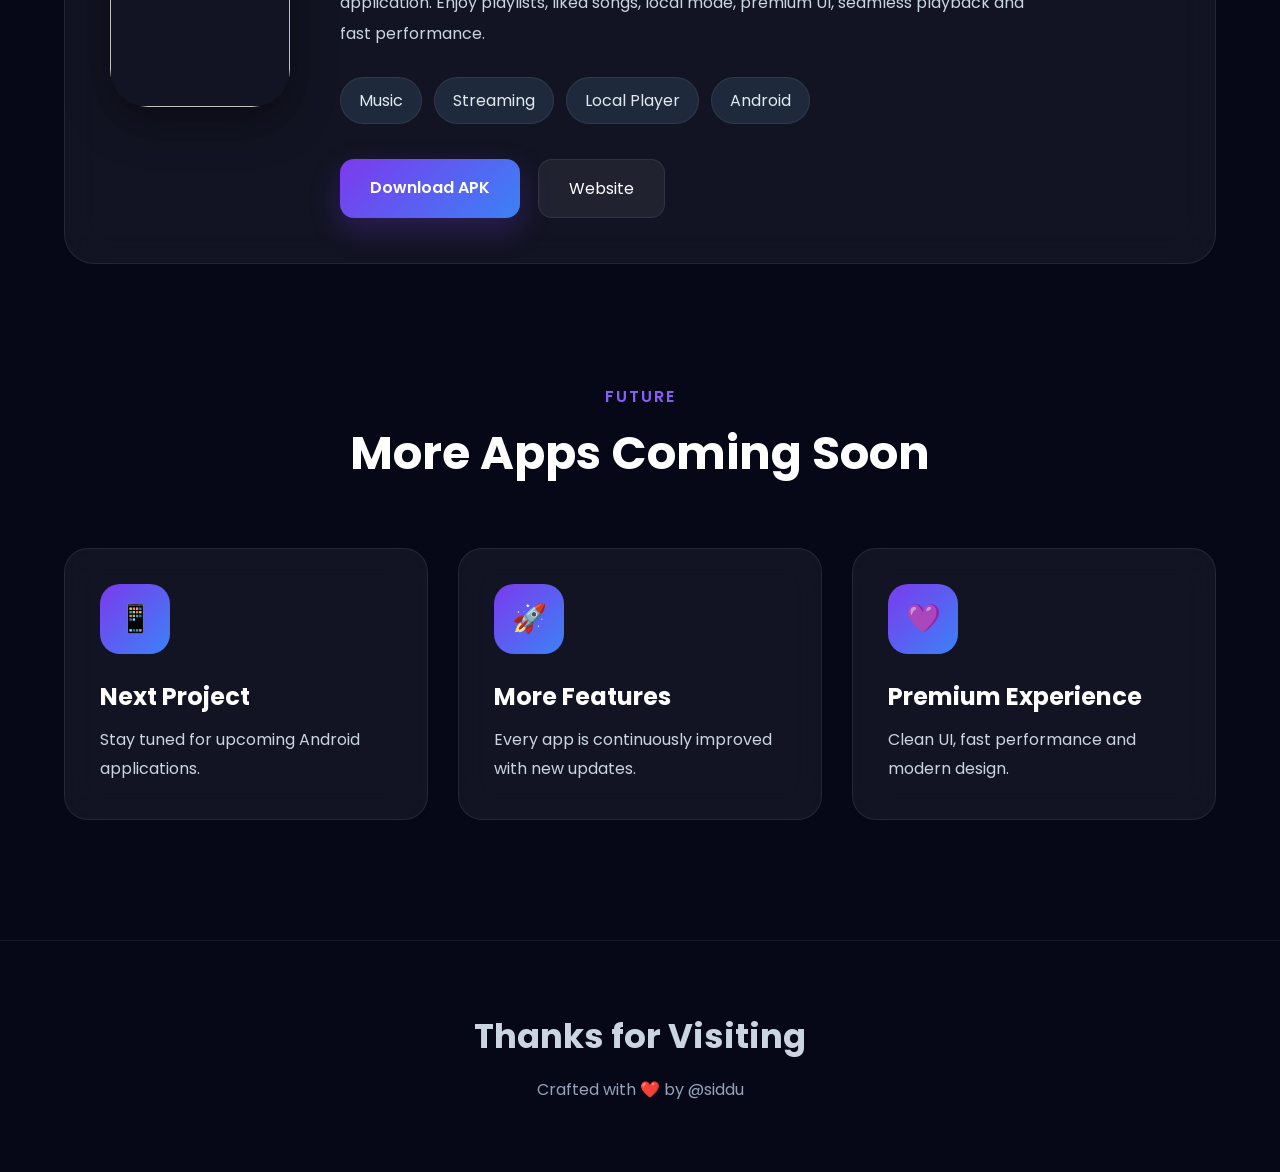
==== commit 5a61b26e: "Update Pop Music APK to v4.8.0 (Build 67) - Download URL & metadata" ====
--- a/public/index.html
+++ b/public/index.html
@@ -176,7 +176,7 @@
 
                 <div class="buttons">
 
-                    <a class="download" id="popMusicDownload" target="_blank" href="https://pub-3ccbcbc9a4c047eb8f027194eb5f2a3f.r2.dev/releases/Pop-Music-v4.7.5-66.apk">
+                    <a class="download" id="popMusicDownload" target="_blank" href="https://pub-3ccbcbc9a4c047eb8f027194eb5f2a3f.r2.dev/releases/Pop-Music-v4.8.0-67.apk">
 
                         Download APK
 
@@ -293,3 +293,4 @@
 
 
 
+
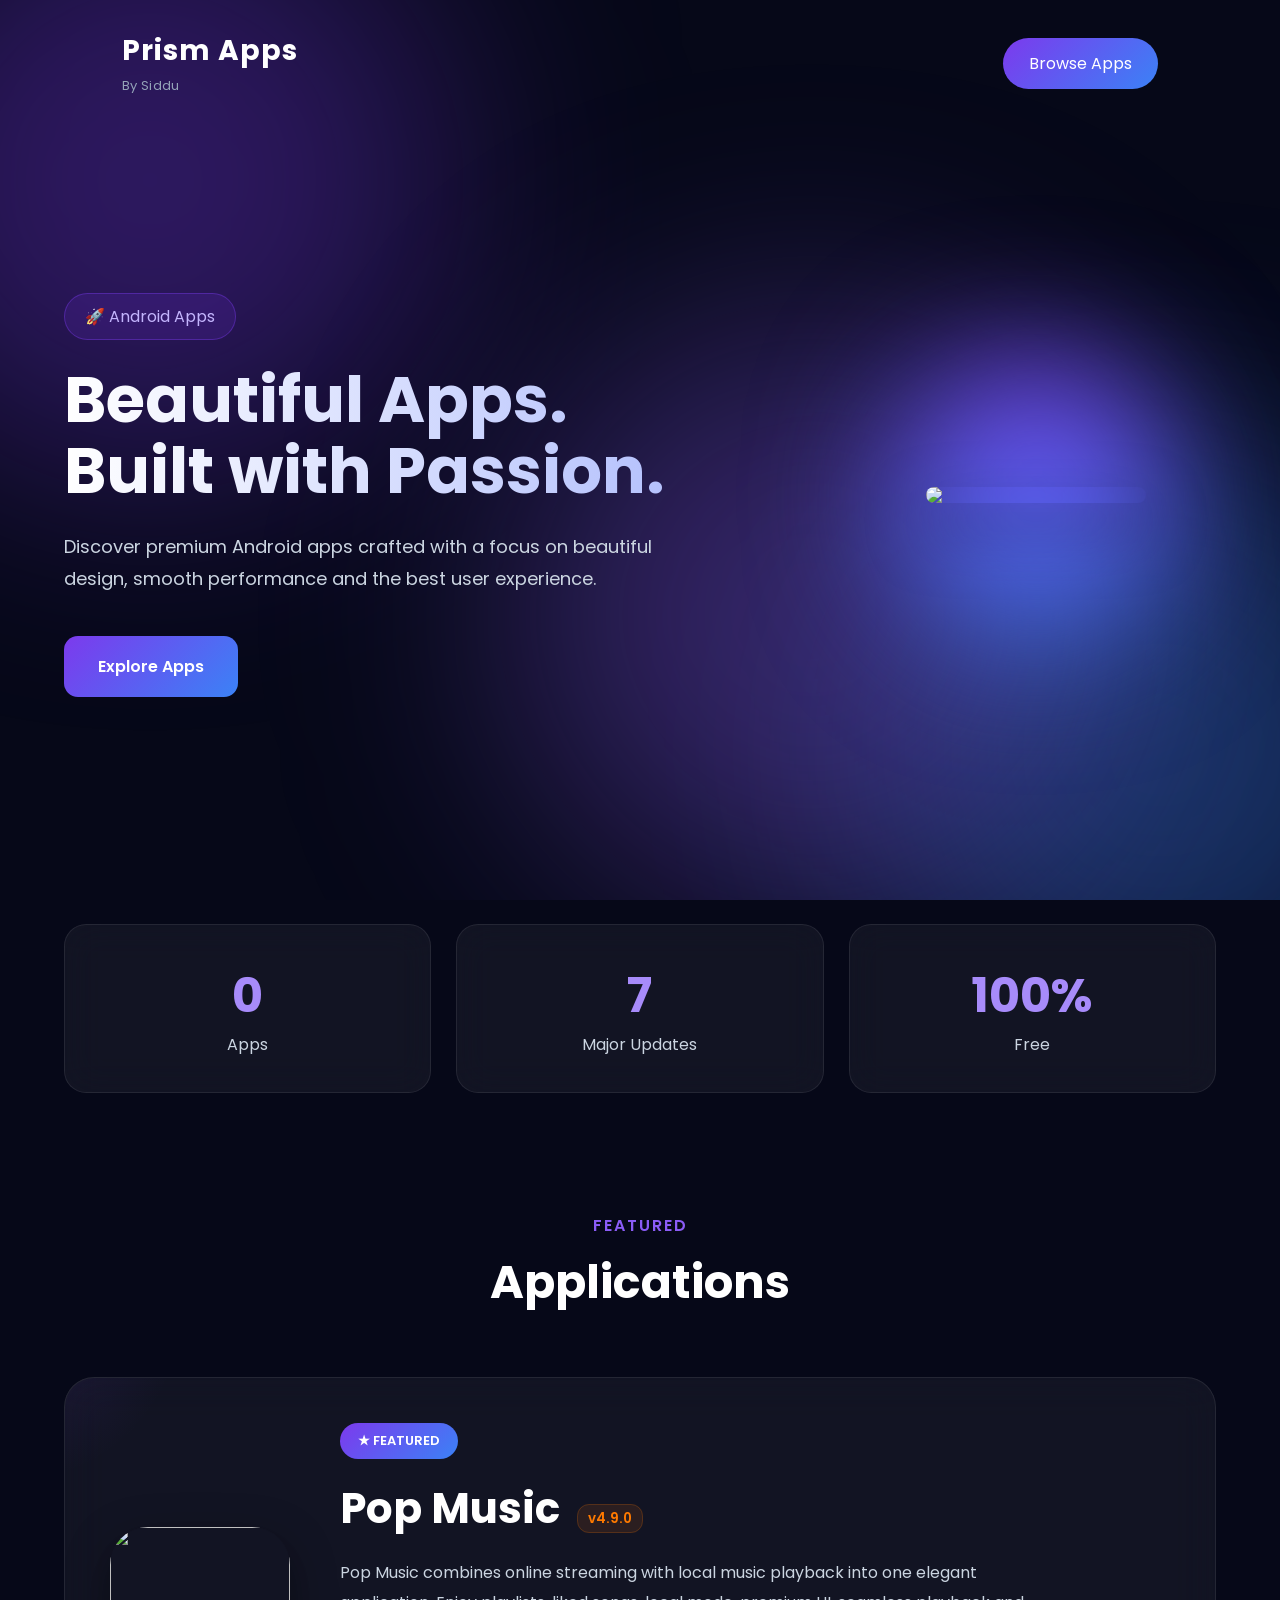
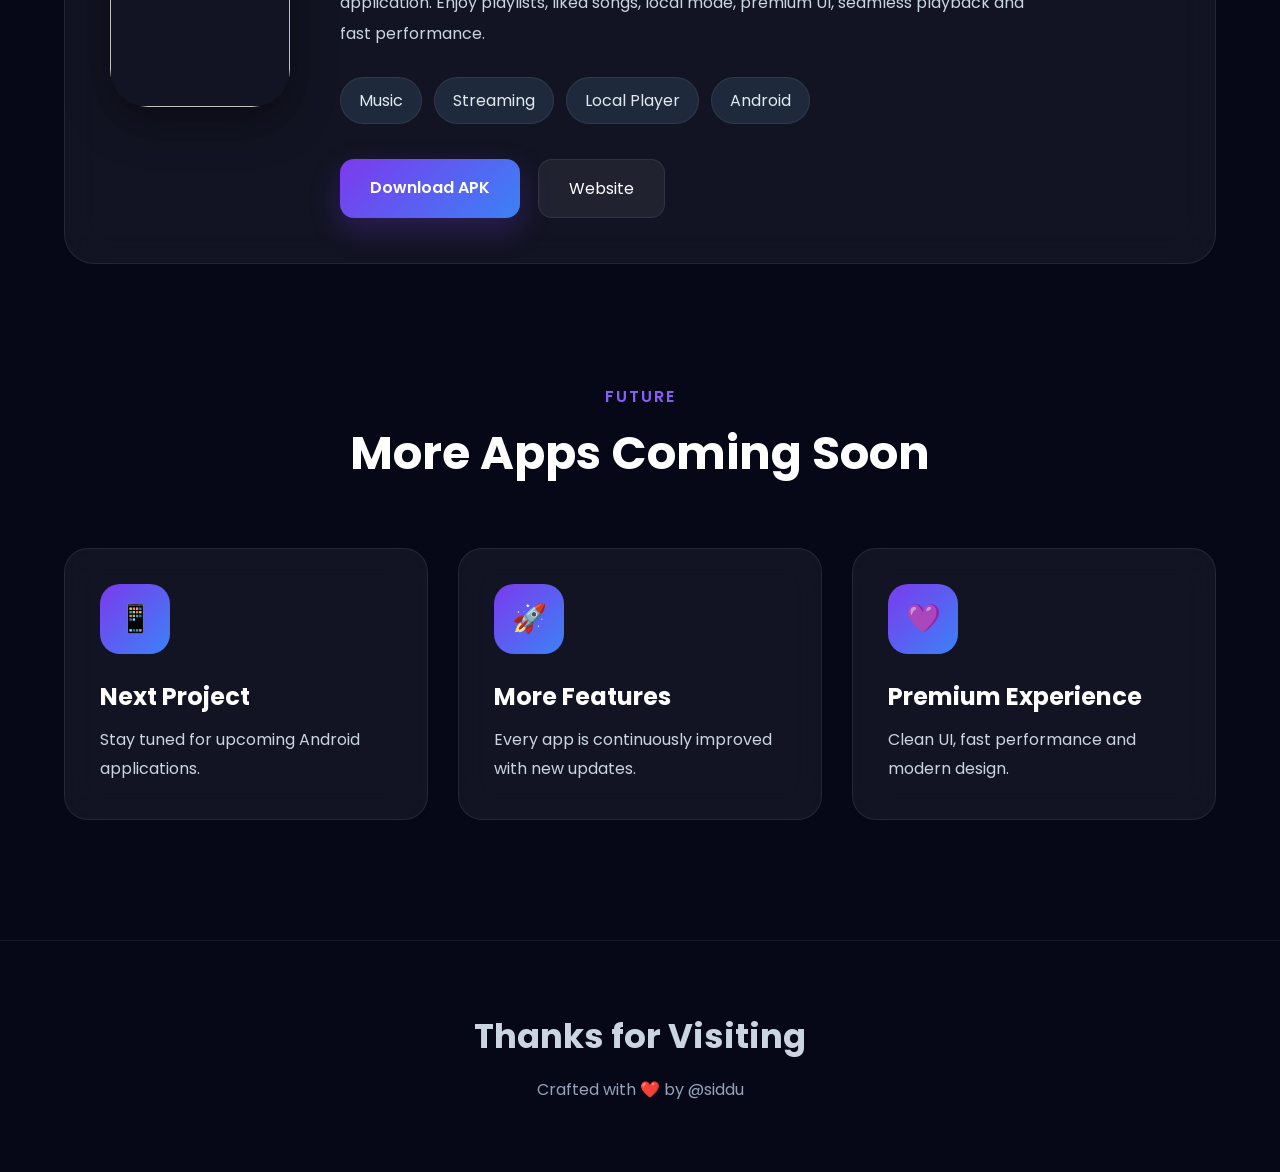
==== commit 0ac02137: "Update Pop Music APK to v4.9.0 (Build 68) - Download URL & metadata" ====
--- a/public/index.html
+++ b/public/index.html
@@ -176,7 +176,7 @@
 
                 <div class="buttons">
 
-                    <a class="download" id="popMusicDownload" target="_blank" href="https://pub-3ccbcbc9a4c047eb8f027194eb5f2a3f.r2.dev/releases/Pop-Music-v4.8.0-67.apk">
+                    <a class="download" id="popMusicDownload" target="_blank" href="https://pub-3ccbcbc9a4c047eb8f027194eb5f2a3f.r2.dev/releases/Pop-Music-v4.9.0-68.apk">
 
                         Download APK
 
@@ -294,3 +294,4 @@
 
 
 
+
